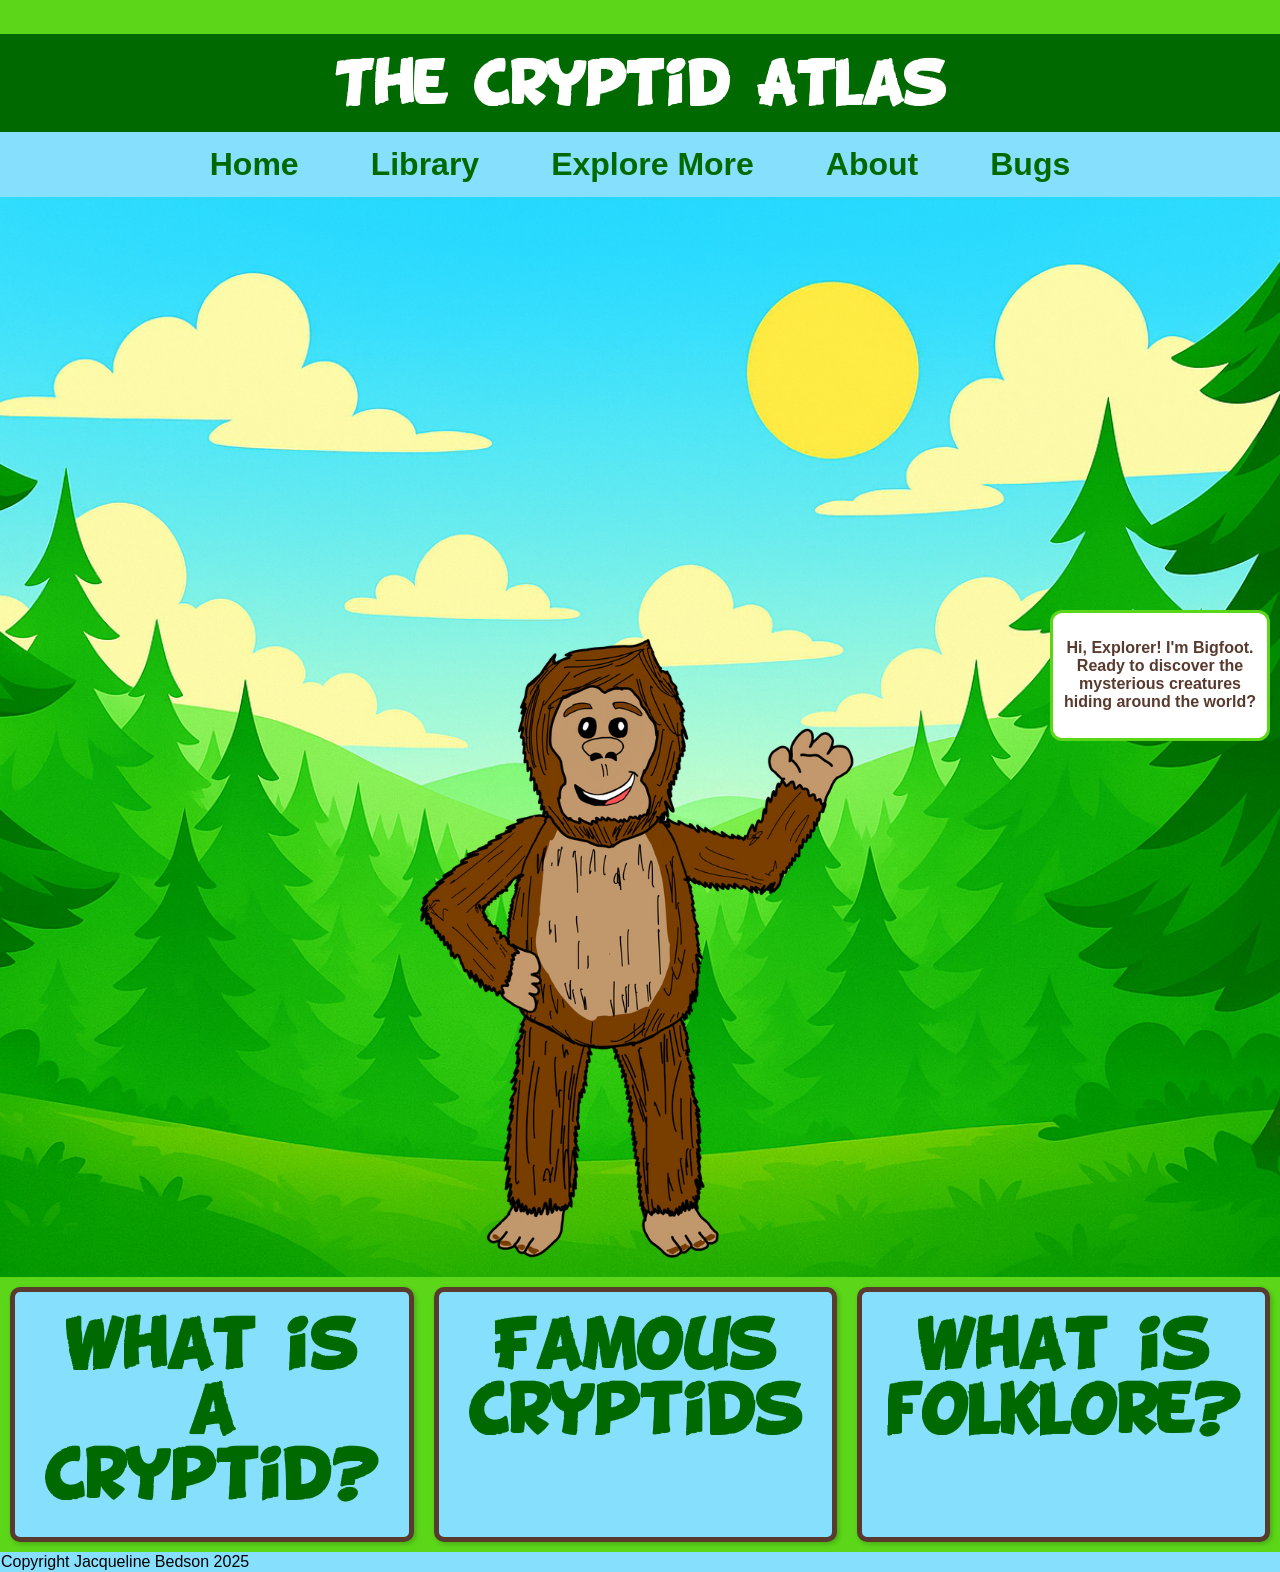
==== index.html @ d7bd2a76 "Development" ====
<!DOCTYPE html>
<html lang="en">
<head>
    <meta charset="UTF-8">
    <meta name="viewport" content="width=device-width, initial-scale=1.0">
    <title>The Cryptid Atlas</title>
    <link rel="stylesheet" href="main.css">
</head>
<body>
    <div id="container">
      
    <header>
   <h1>The Cryptid Atlas</h1>
    </header>

  <button class="menu-toggle" aria-expanded="false" aria-controls="main-nav">
    ☰
  </button>

 <nav id="main-nav">
    <ul>
      <li><a href="index.html"><b>Home</b></a></li>
      <li><a href="library.html"><b>Library</b></a></li>
      <li><a href="explore.html"><b>Explore More</b></a></li>
      <li><a href="about.html"><b>About</b></a></li>
      <li><a href="contact.html"><b>Bugs</b></a></li>
    </ul>
  </nav>

<main>
    <div class="background">
   </div>

<div class="bigfoot-container">
  <img src="images/bigfootwaving.png" alt="Bigfoot" width="450">
    </div>
  <div class="bigfoot-text">
    <h4>Hi, Explorer! I'm Bigfoot. Ready to discover the 
      mysterious creatures hiding around the world?</h4>
  </div>
</div>

<article class="containerfacts"> 

  <div class="fact-box clickable">
    <div class="fact-inner">
      <div class="fact-font">
    <h3>What is a Cryptid?</h3>
  </div>
   <div class="fact-back">
<p>A cryptid is a creature that people say they have seen, but scientists aren’t sure if it’s real. Stories usually come from myths, old tales, or mysterious sightings.</p>
 </div>
 </div>
 </div>

<div class="fact-box clickable">
   <div class="fact-inner">
      <div class="fact-font">
    <h3>Famous Cryptids</h3>
    </div>
   <div class="fact-back">
    <p>Some of the most famous cryptids are <strong>Bigfoot</strong> in North America, the <strong>Loch Ness Monster</strong> in Scotland, and the <strong>Chupacabra</strong> in Hispanic America.</p>
  </div>
 </div>
 </div>


  <div class="fact-box clickable">
     <div class="fact-inner">
      <div class="fact-font">
    <h3>What is folklore?</h3>
    </div>
<div class="fact-back">
    <p><stron>Folklore</strong> is a collection of stories, beliefs, and customs that are passed down from generation to generation, usually by word of mouth.</p>
 </div>
 </div>
  </div>
</article>
















<footer>Copyright Jacqueline Bedson 2025</footer>
<script>
  const factBoxes = document.querySelectorAll(".fact-box.clickable");

  factBoxes.forEach(box => {
    box.addEventListener("click", () => {
      box.classList.toggle("flipped");
    });
  });
</script>

<script>
  const toggleBtn = document.querySelector('.menu-toggle');
  const nav = document.querySelector('#main-nav');

  toggleBtn.addEventListener('click', () => {
    nav.classList.toggle('open');
    const isOpen = nav.classList.contains('open');
    toggleBtn.setAttribute('aria-expanded', isOpen);
  });
</script>

</body>
</html>
---- main.css ----
@charset "UTF=8";
/* CSS Document */ 
*{
    box-sizing: border-box;
}
#container{
    width:100vw;
    margin: auto;
}

body{
    background-color: rgb(91, 214, 25);
    margin:0;
}
@font-face {
  font-family: "BD Cartoon Shout";
  src: url(BD_Cartoon_Shout.ttf) format(truetype);
}

.BDCartoonShout{
   font-family: "BD Cartoon Shout";
  src: url(BD_Cartoon_Shout.ttf) format(truetype);
  font-size:50px;
}

h1{
    color: rgb(255, 255, 255);
    text-align: center;
    padding-top: 25px;
    background-color: rgb(0, 105, 0);
    display: block;
    margin-bottom: auto;
    padding-bottom: 15px;
  font-family: "BD Cartoon Shout";
  src: url(BD_Cartoon_Shout.ttf) format(truetype);
  font-size:50px;
}

.menu-toggle {
  display: none;
  font-size: 2rem;
  background: none;
  border: none;
  color: rgb(0, 105, 0);
  cursor: pointer;
  background-color: rgb(134, 223, 253);
}

/* desktop nav */
nav ul {
  list-style: none;
  display: flex;
  gap: 40px;
  margin: 0;
  padding: 0;
  background-color:rgb(134, 223, 253);
  justify-content: center;
  font-size:2.0rem;
}

nav li a {
  display: block;
  color: rgb(0, 105, 0);
  padding: 14px 16px;
  text-decoration: none;
  font-family: Arial, Helvetica, sans-serif;
}

nav li a:hover {
  background-color: rgb(255, 255, 255);
}

.background {
  width: 100%;               
  min-height: 1080px;  
  margin: 0;
  padding: 0;
  background-color: rgb(91, 214, 25);
  background-image: url('images/background3.png');
  background-position: center; 
  background-repeat: no-repeat;
  background-size: cover;
}

h2{
   margin: auto;
   font-family: Arial, Helvetica, sans-serif;
}

.bigfoot-container {
  position: absolute;
  display: flex;
  top: 400px;
  left: 730px;
  flex-direction: column;
  align-items: center;
  justify-content: center;
  height: 100%;
  visibility: hidden;
}

.bigfoot-text {
  position:absolute;
  top: 610px;
  left: 1050px; 
  background: white;
  border: 3px solid rgb(91, 214, 25);
  border-radius: 12px;
  padding: 5px;
  width: 220px;
  text-align: center;
}

h4{
    font-family: Arial, Helvetica, sans-serif;
    color: rgb(89, 58, 46);
}

h3{
  font-family: Arial, Helvetica, sans-serif;
  margin-top: auto;
}
.cryptid-text {
  position: absolute;
  top: 700px;  
  left: 615px;
  background: white;
  border: 3px solid rgb(89, 58, 46);
  border-radius: 12px;
  padding: 5px;
  width: 700px;
  text-align: justify;
}

p{
    font-family:Arial, Helvetica, sans-serif
}

.containerfacts {
  display: flex;
  justify-content: space-between;
  gap: 20px;
  margin: 0px auto;
  max-width: 100vw;;
  padding: 10px;             
  background-color: rgb(91, 214, 25);  
  align-items: stretch;
  flex-wrap: wrap;
}

.fact-box {
  flex: 1;
  background: rgb(134, 223, 253);
  border: 5px solid rgb(89, 58, 46);
  border-radius: 10px;
  padding: 10px;
  box-shadow: 2px 2px 5px rgba(0,0,0,0.2);
  perspective: 1000px;
  cursor: pointer;
}

.fact-inner {
  position: relative;
  width: 100%;
  height: 100%;
  text-align: center;
  transition: transform 0.6s;
  transform-style: preserve-3d;
  transform-origin: center;
  will-change: transform;
}

.fact-box.flipped .fact-inner, .fact-box:focus-within .fact-inner{
  transform: rotateY(180deg);
}

.fact-front,
.fact-back {
  position: absolute;
  inset: 0;
  width: 100%;
  height: 100%;
  backface-visibility: hidden;
  -webkit-backface-visibility: hidden;
  border-radius: 10px;
  padding: 16px;
  box-shadow: 2px 2px 5px rgba(0,0,0,0.2);
  -webkit-transform: translateZ(0); 
  transform: translateZ(0);
  text-align: center;
  display: flex;
  flex-direction: column;
  justify-content: center;
  align-items: center;
}

.fact-front {
  background-color: white;
  color: black;
  transform: rotateY(0deg);
}

.fact-back {
  background-color: rgb(244, 196, 132);
  color: rgb(89, 58, 46);
  transform: rotateY(180deg);
  font-size: 22px;
}

.fact-front *, .fact-back * {
  -webkit-backface-visibility: hidden;
  backface-visibility: hidden;
  margin: 0;
}

.fact-box h3 {
  margin-top: auto;
  margin-bottom: auto;
  padding: 15px;
  font-size: 3.5em;
  color: rgb(0, 105, 0);
  text-align: center;
 font-family: "BD Cartoon Shout";
  src: url(BD_Cartoon_Shout.ttf) format(truetype);

}

footer{
    background-color: rgba(134, 223, 253);
    clear: both;
    font-family: Arial, Helvetica, sans-serif;
    border: 1px solid;
    border-color: rgb(134, 223, 253);
}

.container {
  display: grid;
  grid-template-columns: repeat(3, 1fr);
  gap: 20px;
  justify-items: center;
  padding: 20px;
  max-width: 1200px;
  margin: 0 auto;
}

.container > div {
  width: 250px;
  height: 350px; /* Make it look more like a book */
  border-radius: 12px;
  overflow: hidden; /* Ensures rounded corners apply to image */
  box-shadow: 3px 3px 6px rgba(0,0,0,0.3);
  transition: transform 0.2s ease, box-shadow 0.2s ease;
}

.container > div:hover {
  transform: scale(1.05);
  box-shadow: 5px 5px 10px rgba(0,0,0,0.3);
}

.container img {
  width: 100%;
  height: 100%;
  display: block;
  margin-top: 25px;
}

/* Optional: Add title overlay text if you still want the name visible */
.container .title {
  position: absolute;
  top: 10px;
  left: 0;
  width: 100%;
  text-align: center;
  font-weight: bold;
  color: rgb(255, 255, 255);
  font-family: Arial, Helvetica, sans-serif;
  font-size: 1.2em;
  text-shadow: 2px 2px 4px rgba(0,0,0,0.7);
}


.encyclopedia-intro {
  max-width: 800px;
  margin: 40px auto;
  background-color: rgb(134, 223, 253);
  border: 3px solid rgb(0, 105, 0);
  border-radius: 15px;
  padding: 30px;
  text-align: center;
  box-shadow: 4px 4px 8px rgba(0, 0, 0, 0.2);
}

.encyclopedia-intro h1 {
  font-family: 'BD Cartoon Shout', sans-serif;
  font-size: 2.2rem;
  color: rgb(255, 255, 255);
  margin-bottom: 20px;
  border-radius: 10px;
  margin-top: 2px;
}

.encyclopedia-intro p {
  font-family:Arial, Helvetica, sans-serif;
  font-size: 1.1rem;
  line-height: 1.6;
  color: rgb(89, 58, 46);
}

.container-bigfootreading {
  position: absolute;
  top: 150px; 
  bottom: auto;
  width: 40px; 
  height: 80px; 
  background-size: 150px auto;
  transform-origin: top left;
  z-index: -1; 
}

.container-footprints {
  position: fixed;
  top: 877px; /* moves footprints down so they align near the intro box */
  left: -90px; /* shifts footprints to the left of the box */
  width: 30px; /* controls how wide the footprint area is */
  height: 60px; /* controls how tall the footprint area is */
  background-size: 150px auto;
  z-index: -1;  /* 👈 puts footprints underneath the intro box */
  transform: rotate(-25deg);
}

.container-footprints2{
  position: fixed;
  top: 445px; /* moves footprints down so they align near the intro box */
  left: -30px; /* shifts footprints to the left of the box */
  width: 30px; /* controls how wide the footprint area is */
  height: 60px; /* controls how tall the footprint area is */
  background-size: 150px auto;
  z-index: -1;  /* 👈 puts footprints underneath the intro box */
  transform: rotate(-25deg);
}

.container-footprints3{
 position: fixed;
  top: 1px; /* moves footprints down so they align near the intro box */
  left: 60px; /* shifts footprints to the left of the box */
  width: 30px; /* controls how wide the footprint area is */
  height: 60px; /* controls how tall the footprint area is */
  background-size: 150px auto;
  z-index: -1;  /* 👈 puts footprints underneath the intro box */
  transform: rotate(-25deg);
}

.bug-intro{
  max-width: 800px;
  margin: 40px auto;
  background-color: rgb(134, 223, 253);
  border: 3px solid rgb(0, 105, 0);
  border-radius: 15px;
  padding: 30px;
  text-align:left;
  box-shadow: 4px 4px 8px rgba(0, 0, 0, 0.2);
  color: rgb(89, 58, 46);
  font-size: large;
}

.bug-intro h1 {
  font-family: 'BD Cartoon Shout', sans-serif;
  font-size: 2.2rem;
  color: rgb(255, 255, 255);
  margin-bottom: 20px;
  border-radius: 10px;
  margin-top: 2px;
}


.bug-form {
  background-color: rgb(244, 196, 132);
  width: 80%;
  max-width: 600px;
  margin: 2rem auto;
  padding: 2rem;
  border-radius: 15px;
  box-shadow: 0 4px 10px rgba(0,0,0,0.1);
  text-align: left;
  font-family: Arial, Helvetica, sans-serif;
  color:rgb(89, 58, 46);
}

.bug-form h2 {
  text-align: center;
  color: rgb(89, 58, 46);
  margin-bottom: 1rem;
  font-family: Arial, Helvetica, sans-serif;
}

label {
  display: block;
  margin-top: 1rem;
  font-weight: bold;
  font-family: Arial, Helvetica, sans-serif;
}

input, select, textarea {
  width: 100%;
  padding: 0.5rem;
  margin-top: 0.25rem;
  border: 1px solid rgb(204, 204, 204);
  border-radius: 8px;
  font-size: 1rem;
  font-family: Arial, Helvetica, sans-serif;
}

button {
  background-color: rgb(89, 58, 46);
  color: rgb(91, 214, 25);
  border: none;
  padding: 0.75rem 1.5rem;
  font-size: 1rem;
  margin-top: 1.5rem;
  border-radius: 8px;
  cursor: pointer;
  width: 100%;
  transition: background-color 0.3s;
  font-family: Arial, Helvetica, sans-serif;
}

button:hover {
  background-color: rgb(134, 223, 253);
}

.flex-container {
  display: flex;
  flex-flow: row wrap;
  align-items: stretch;
  background-color: #f1f1f1;
}

.flex-container > div {
  background-color: rgb(61, 141, 122);
  color: white;
  margin: 5px;
  font-size: 18px;
  padding: 10px 10px 0 10px;
  font-family: Arial, Helvetica, sans-serif;
  box-shadow: 0 4px 8px rgba(0,0,0,0.2);
}

button {
  display: block;
  width: fit-content;
  margin: 10px auto;
}

.location-section {
  text-align: left;       
  margin: 20px 0;
  padding-left: 20px;    
}

.location-section button {
  display: inline-block;  
  background-color: rgb(89, 58, 46);
  color: rgb(91, 214, 25);
  padding: 6px 14px;
  font-size: 0.95rem;
  border: none;
  border-radius: 6px;
  cursor: pointer;
}

.location-section button:hover {
  background-color: rgb(134, 223, 253); 
}

.cryptid-container {
display: flex;
padding: 0 300px;
flex-wrap: wrap;
align-items: flex-start;
justify-content: space-around;
gap: 10rem;
}

.info{
  flex:1;
  margin-top:100px;
  border: solid 5px;
  border-radius: 10px;
  border-color: rgb(134, 223, 253);
  padding:20px;
  margin: auto;
  background-color: rgb(255, 255, 255);
}

.info h3{
  font-family: 'BD Cartoon Shout', sans-serif;
  font-size: 2.2rem;
  color: rgb(0, 105, 0);
}


.info p {
  font-family: Arial, Helvetica, sans-serif;
  color:rgb(89, 58, 46);
  font-size: large;
}

.info ul{
  font-family: Arial, Helvetica, sans-serif;
  color:rgb(89, 58, 46);
  font-size: large;
}

.cryptid-img{
  width: 100%;
  max-width: 400px;
  object-fit: cover;
  vertical-align: middle;
}

.ui-accordion-header:hover {
  background-color: rgb(134, 223, 253); /* lighter hover blue */
}

.ui-accordion-header.ui-state-active {
  background-color: rgb(134, 223, 253); /* active tab color */
  color: rgb(0, 105, 0);
}

.about-container{
  display:flex;
  flex-direction: row;
  max-width: 1000px;
  justify-content: space-between;
  align-items: flex-start;
  margin: 40px auto;
  background-color: rgb(134, 223, 253);
  border: 3px solid rgb(0, 105, 0);
  border-radius: 15px;
  padding: 20px;
  text-align: left;
  flex-wrap: wrap;
}

.about-text{
  width:500px;
  font-family:Arial, Helvetica, sans-serif;
  color: rgb(89, 58, 46);
  font-size: large;
}

.about-text h2{
  font-family: 'BD Cartoon Shout', sans-serif;
  font-size: 2.0rem;
  color: rgb(255, 255, 255);
  background-color: rgb(0, 105, 0);
  border-radius: 5px;
  height: 50px;
  padding: 8px;
}

.about-img {
width: 300px;
margin-top: -70px;
flex: 0 0 auto;
}

.artist-container {
  display:flex;
  flex-direction: column;
  max-width: 1000px;
  justify-content: space-between;
  align-items: flex-start;
  margin: 10px;
  background-color: rgb(134, 223, 253);
  text-align: left;
  flex-wrap: wrap;
}

.artist {
  display: flex;
  flex-direction: row;
  align-items: flex-start;
  gap: 1.0rem;
  width: 100%;
  height: auto;
  padding: 10px;
  font-family:Arial, Helvetica, sans-serif;
  color: rgb(89, 58, 46);
  font-size: large; 
}

.artist-img img {
  border-radius: 10px;
}

.explore-container{
  display:flex;
  flex-direction: row;
  max-width: 900px;
  justify-content:left;
  align-items: flex-start;
  margin: 40px auto;
  background-color: rgb(134, 223, 253);
  border: 3px solid rgb(0, 105, 0);
  border-radius: 15px;
  padding: 20px;
  text-align: left;
  flex-wrap: wrap;
  font-family: Arial, Helvetica, sans-serif;
  color: rgb(89, 58, 46);
  font-size:large;
}

.explore-container h1{
  font-family: 'BD Cartoon Shout';
  font-size: 2.0rem;
  color: rgb(255, 255, 255);
  background-color: rgb(0, 105, 0);
  border-radius: 5px;
  height: 50px;
  padding: 8px;
  width: 600px;
  margin:auto;
}

.explore-container div{
background-color: rgb(0, 105, 0);
width:fit-content;
margin:5px;
padding: 10px;
text-align:left;  
font-size:medium;
font-family: Arial, Helvetica, sans-serif;
color:rgb(255, 255, 255);
border-radius:10px;
}

.explore-container a{
  color: rgb(255, 255, 255);
}



@media (max-width: 768px) {
  .container {
    grid-template-columns: repeat(auto-fit, minmax(200px, 1fr));
    gap: 15px;
  }
}

@media (max-width: 480px) {
  .container {
    grid-template-columns: 1fr;
    gap: 10px;
  }
}

@media screen and (max-width: 600px) {
  .menu-toggle {
    display: block;              /* show hamburger */
  }

  #main-nav {
    display: none;               /* hidden by default */
    width: 100%;
  }

  #main-nav.open {
    display: block;              /* shown when toggled */
  }

  #main-nav ul {
    flex-direction: column;      /* stack links */
    gap: 0;
  }

  #main-nav li a {
    width: 100%;
    padding: 0.75rem 1rem;
  }

  .site-header {
    flex-wrap: wrap;             /* let nav go below logo & button */
    justify-content: space-between;
  }
}

@media (max-width: 600px) {
  .bigfoot-container {
    width: 60vw;
    max-width: 200px;
  }
}

@media (max-width: 1019px){
		.container{width:90%;}
		
		.makeMeStack{
			flex:100%;
		}
}

@media (max-width: 768px) {
  .container-footprints {
    left: -100px;
    top: 50px;
    width: 250px;
    height: 600px;
    background-size: 100px auto;
  }
}

@media (max-width: 900px){
  .cryptid-container{
    justify-content: center;
    gap: 2rem;
  }
}


@media (max-width: 600px){
  .cryptid-container{
    flex-direction: column;
    align-items: center;
    padding-inline: 1rem;
    gap: 1.25rem;
  }
}

@media (max-width: 768px) {

  .about-text,
  .about-img {
    width: 100%;
    max-width: 100%;
    flex-direction: column;
  }

  .about-text h2 {
    text-align: left;
    flex-direction: column;
  }

  .artist-container {
    align-items:left;
    flex-direction: column;
     width:100%;
  }

  .artist{
    text-align: left;
    flex-wrap: wrap;
  }
}
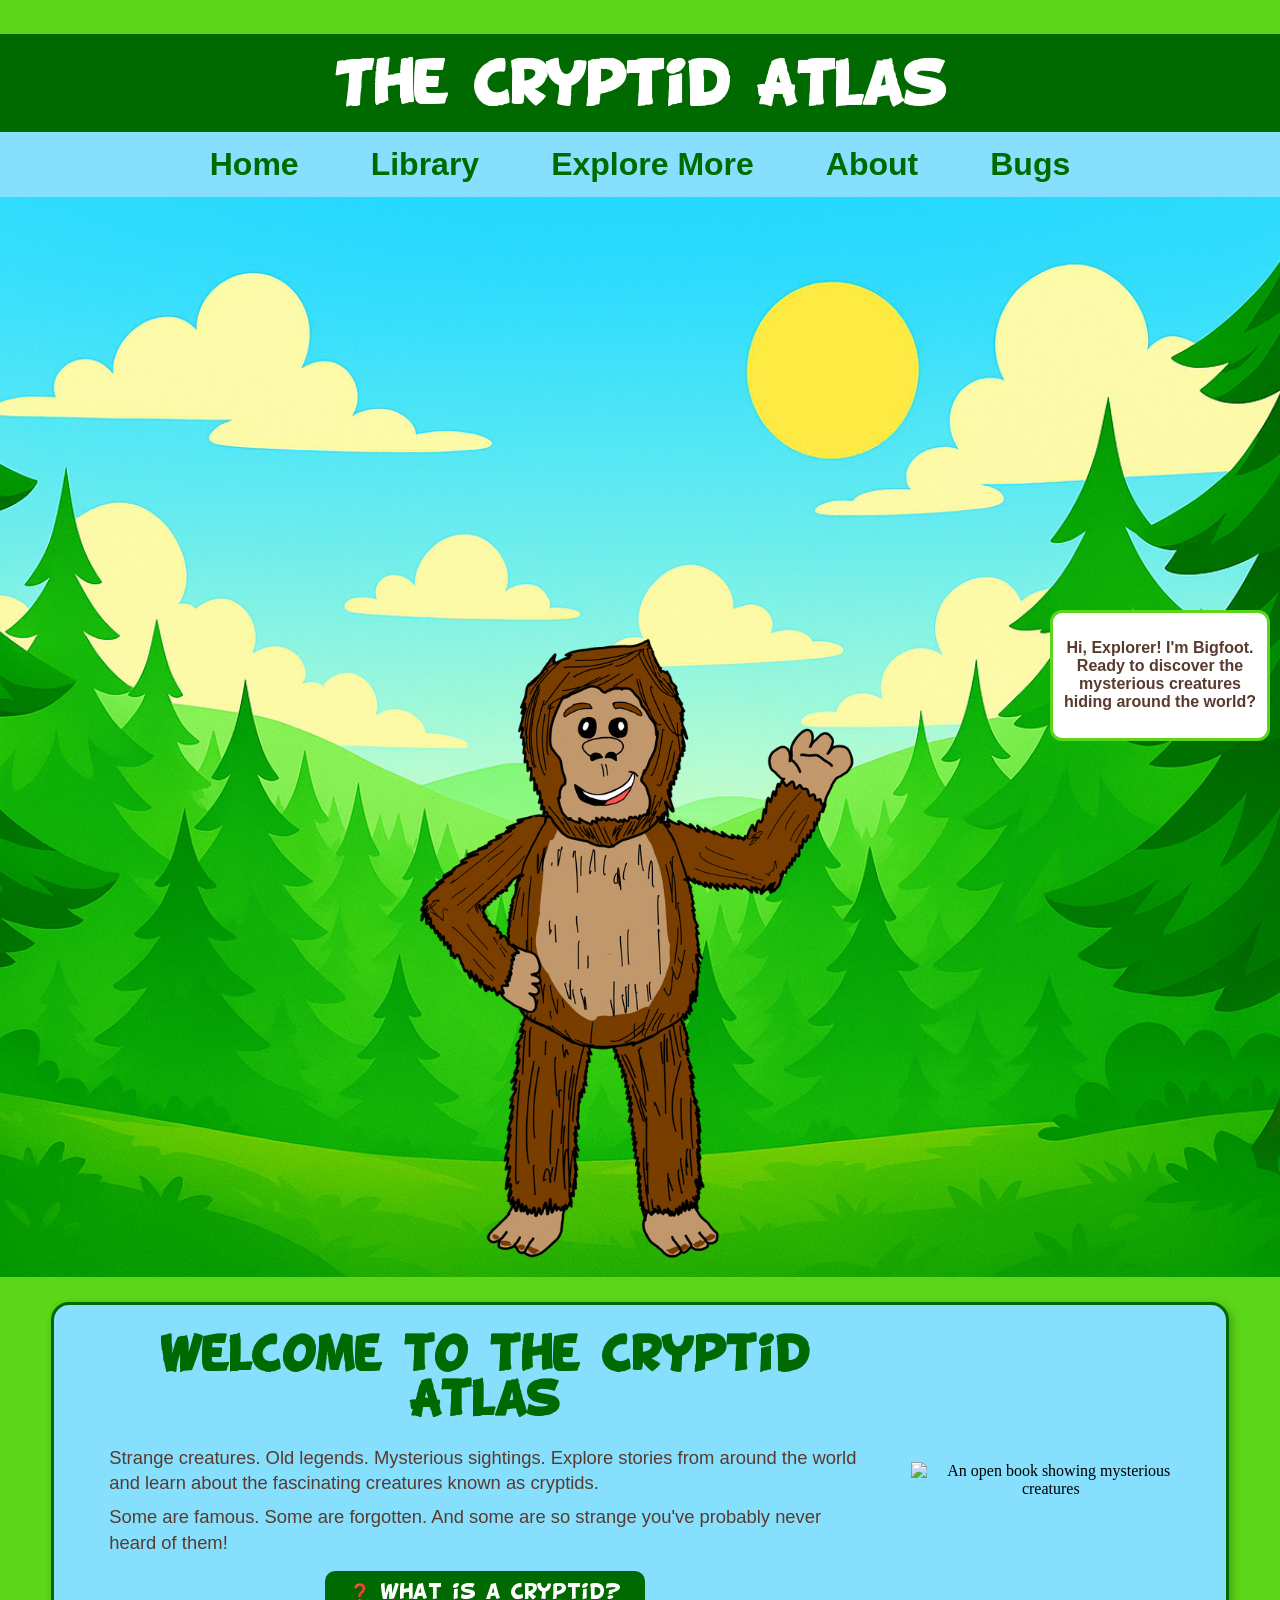
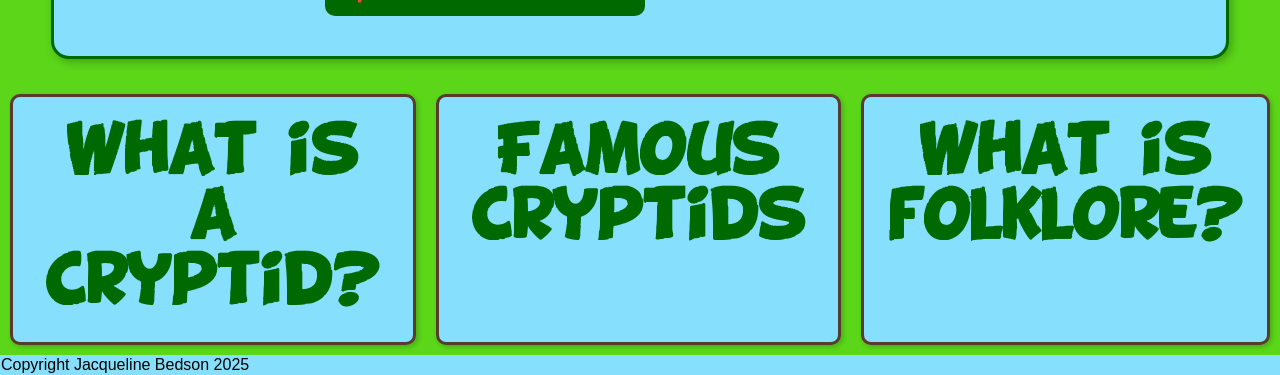
==== commit 3dc16370: "development" ====
--- a/index.html
+++ b/index.html
@@ -40,6 +40,32 @@
   </div>
 </div>
 
+<section class="welcome-box">
+    <div class="welcome-content">
+        <h2>Welcome to the Cryptid Atlas</h2>
+
+        <p>
+            Strange creatures. Old legends. Mysterious sightings.
+            Explore stories from around the world and learn about
+            the fascinating creatures known as cryptids.
+        </p>
+
+        <p>
+            Some are famous. Some are forgotten.
+            And some are so strange you've probably never heard of them!
+        </p>
+
+        <button class="welcome-button" type="button">
+            ❓ What is a Cryptid?
+        </button>
+    </div>
+
+    <div class="welcome-image">
+        <img src="images/cryptid-book.png"
+             alt="An open book showing mysterious creatures">
+    </div>
+</section>
+
 <article class="containerfacts"> 
 
   <div class="fact-box clickable">
@@ -71,7 +97,7 @@
     <h3>What is folklore?</h3>
     </div>
 <div class="fact-back">
-    <p><stron>Folklore</strong> is a collection of stories, beliefs, and customs that are passed down from generation to generation, usually by word of mouth.</p>
+    <p><strong>Folklore</strong> is a collection of stories, beliefs, and customs that are passed down from generation to generation, usually by word of mouth.</p>
  </div>
  </div>
   </div>
--- a/main.css
+++ b/main.css
@@ -151,7 +151,7 @@
 .fact-box {
   flex: 1;
   background: rgb(134, 223, 253);
-  border: 5px solid rgb(89, 58, 46);
+  border: 3px solid rgb(89, 58, 46);
   border-radius: 10px;
   padding: 10px;
   box-shadow: 2px 2px 5px rgba(0,0,0,0.2);
@@ -753,3 +753,99 @@
     flex-wrap: wrap;
   }
 }
+
+/* =========================================
+   WELCOME TO THE CRYPTID ATLAS
+   ========================================= */
+
+.welcome-box {
+    width: 92%;
+    max-width: 1400px;
+    margin: 25px auto;
+    padding: 20px 35px;
+    background-color: rgb(134, 223, 253);
+    border: 3px solid rgb(0, 105, 0);
+    border-radius: 18px;
+    box-shadow: 3px 3px 8px rgba(0, 0, 0, 0.25);
+
+    display: flex;
+    align-items: center;
+    justify-content: space-between;
+    gap: 30px;
+}
+
+.welcome-content {
+    flex: 1;
+    text-align: left;
+    padding: 10px 20px;
+}
+
+.welcome-content h2 {
+    color: rgb(0, 105, 0);
+    font-family: "BD Cartoon Shout";
+    font-size: 2.5rem;
+    margin: 0 0 20px 0;
+    text-align: center;
+}
+
+.welcome-content p {
+    color: rgb(89, 58, 46);
+    font-family: Arial, Helvetica, sans-serif;
+    font-size: 1.15rem;
+    line-height: 1.4;
+    margin: 8px 0;
+}
+
+.welcome-button {
+    margin-top: 15px;
+    padding: 12px 24px;
+
+    background-color: rgb(0, 105, 0);
+    color: white;
+
+    border: none;
+    border-radius: 10px;
+
+    font-family: "BD Cartoon Shout";
+    font-size: 1.1rem;
+
+    cursor: pointer;
+}
+
+.welcome-button:hover {
+    background-color: rgb(89, 58, 46);
+}
+
+.welcome-image {
+    flex: 0 0 280px;
+    text-align: center;
+}
+
+.welcome-image img {
+    max-width: 100%;
+    height: auto;
+}
+
+
+/* Make the welcome box work on smaller screens */
+
+@media (max-width: 700px) {
+
+    .welcome-box {
+        flex-direction: column;
+        padding: 20px;
+    }
+
+    .welcome-content h2 {
+        font-size: 2rem;
+    }
+
+    .welcome-content p {
+        font-size: 1rem;
+    }
+
+    .welcome-image {
+        flex: none;
+        width: 70%;
+    }
+}
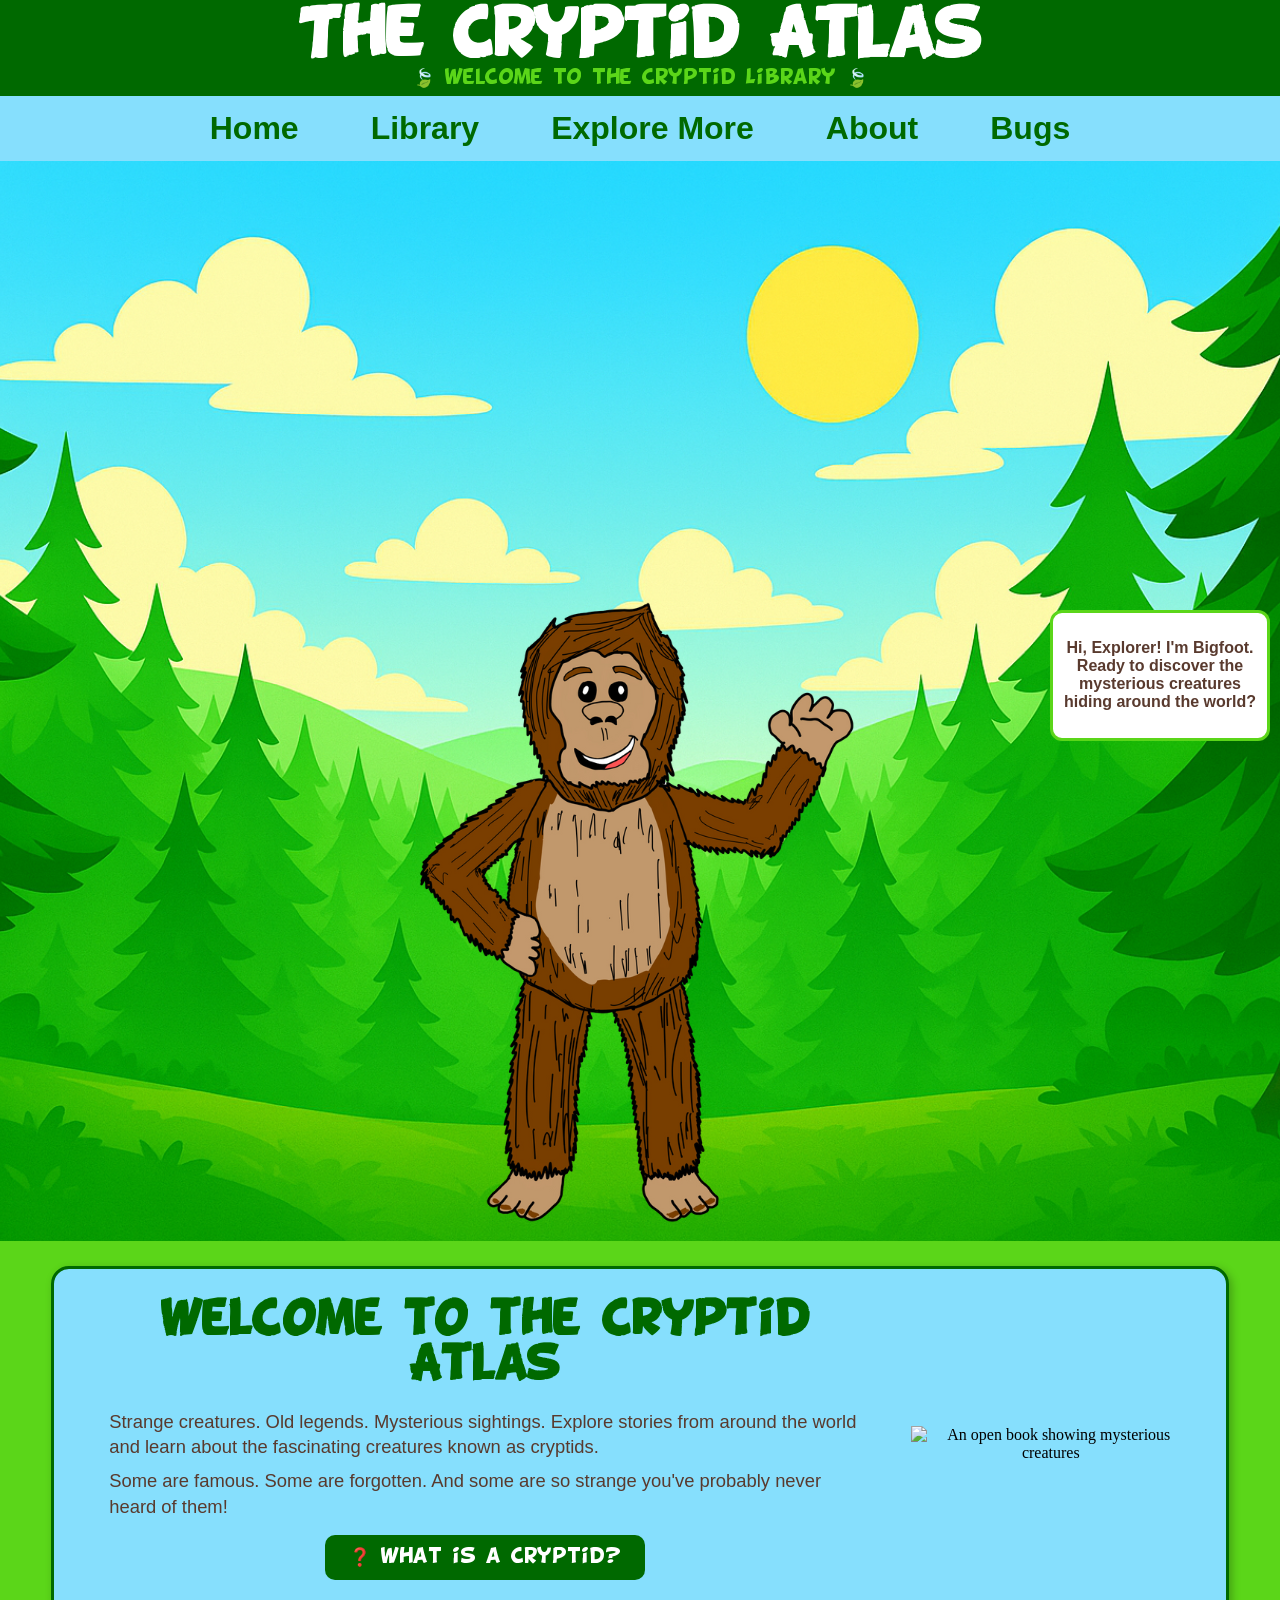
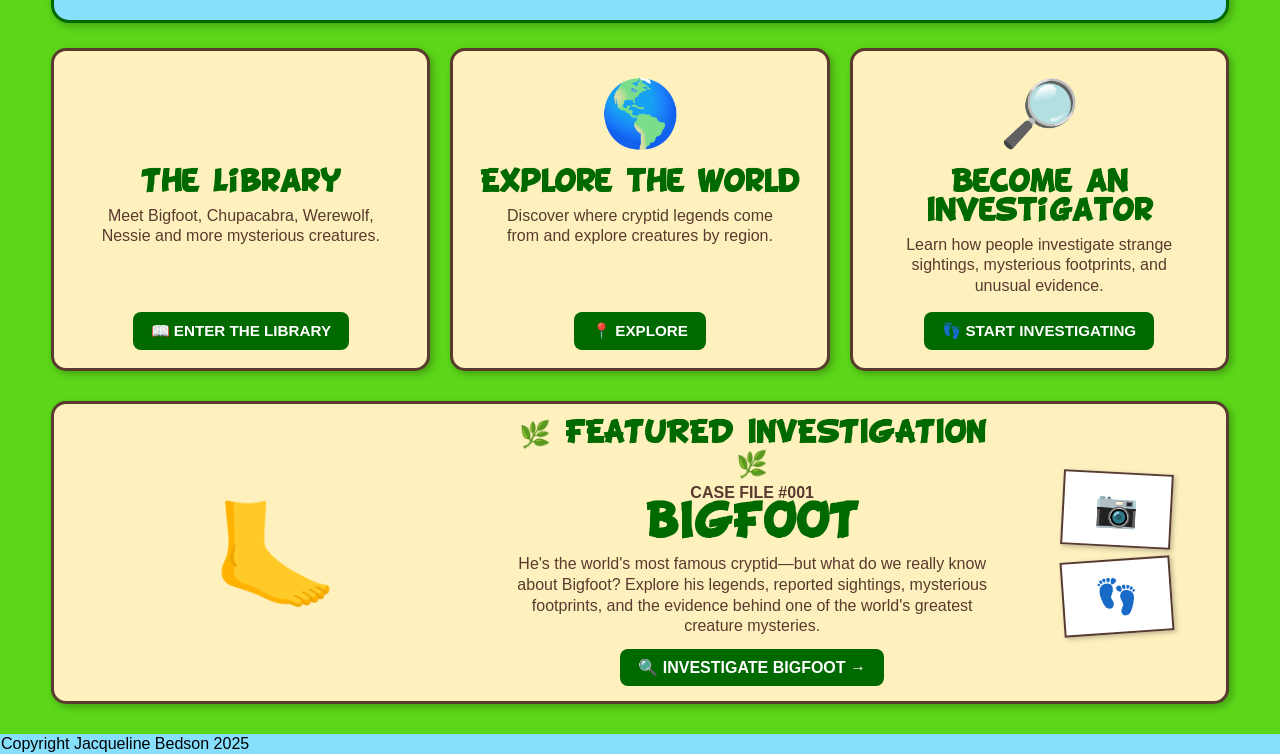
==== commit 00aed603: "Development" ====
--- a/index.html
+++ b/index.html
@@ -9,9 +9,11 @@
 <body>
     <div id="container">
       
-    <header>
-   <h1>The Cryptid Atlas</h1>
+    <header class="site-header">
+        <h1>The Cryptid Atlas</h1>
+        <p class="site-tagline">🍃 Welcome to the Cryptid Library 🍃</p>
     </header>
+    
 
   <button class="menu-toggle" aria-expanded="false" aria-controls="main-nav">
     ☰
@@ -66,42 +68,94 @@
     </div>
 </section>
 
-<article class="containerfacts"> 
+<section class="home-features"> 
+    <!-- THE LIBRARY -->
+  <div class="home-feature">
+    <div class="feature-art">
+    </div>
 
-  <div class="fact-box clickable">
-    <div class="fact-inner">
-      <div class="fact-font">
-    <h3>What is a Cryptid?</h3>
-  </div>
-   <div class="fact-back">
-<p>A cryptid is a creature that people say they have seen, but scientists aren’t sure if it’s real. Stories usually come from myths, old tales, or mysterious sightings.</p>
- </div>
- </div>
- </div>
+    <h3>The Library</h3>
+    <p>Meet Bigfoot, Chupacabra, Werewolf, Nessie and more mysterious creatures.</p>
 
-<div class="fact-box clickable">
-   <div class="fact-inner">
-      <div class="fact-font">
-    <h3>Famous Cryptids</h3>
+  <a href="library.html" class="feature-button">
+    📖 ENTER THE LIBRARY
+  </a>
+</div>
+
+ <!-- EXPLORE THE WORLD -->
+    <div class="home-feature">
+        <div class="feature-art">
+            🌎
+        </div>
+
+        <h3>Explore the World</h3>
+
+        <p>
+            Discover where cryptid legends come from and explore creatures by region.
+        </p>
+
+        <a href="explore.html" class="feature-button">
+            📍 EXPLORE
+        </a>
     </div>
-   <div class="fact-back">
-    <p>Some of the most famous cryptids are <strong>Bigfoot</strong> in North America, the <strong>Loch Ness Monster</strong> in Scotland, and the <strong>Chupacabra</strong> in Hispanic America.</p>
-  </div>
- </div>
- </div>
 
 
-  <div class="fact-box clickable">
-     <div class="fact-inner">
-      <div class="fact-font">
-    <h3>What is folklore?</h3>
+    <!-- BECOME AN INVESTIGATOR -->
+    <div class="home-feature">
+        <div class="feature-art">
+            🔎
+        </div>
+
+        <h3>Become an Investigator</h3>
+
+        <p>
+            Learn how people investigate strange sightings, mysterious footprints, and unusual evidence.
+        </p>
+
+        <a href="bigfoot.html" class="feature-button">
+            👣 START INVESTIGATING
+        </a>
     </div>
-<div class="fact-back">
-    <p><strong>Folklore</strong> is a collection of stories, beliefs, and customs that are passed down from generation to generation, usually by word of mouth.</p>
- </div>
- </div>
-  </div>
-</article>
+
+</section>
+
+<section class="featured-investigation">
+  <div class="investigation-art">
+        <!-- Your Bigfoot investigation artwork will go here -->
+        <div class="art-placeholder">🦶</div>
+    </div>
+    <div class="investigation-content">
+
+        <h2>🌿 FEATURED INVESTIGATION 🌿</h2>
+
+        <h3>CASE FILE #001</h3>
+
+        <h1>BIGFOOT</h1>
+
+        <p>
+            He's the world's most famous cryptid—but what do we really know about Bigfoot?
+            Explore his legends, reported sightings, mysterious footprints, and the evidence
+            behind one of the world's greatest creature mysteries.
+        </p>
+
+        <a href="bigfoot.html" class="investigation-button">
+            🔍 INVESTIGATE BIGFOOT →
+        </a>
+
+    </div>
+
+    <div class="investigation-evidence">
+
+        <div class="evidence-placeholder">
+            📷
+        </div>
+
+        <div class="evidence-placeholder">
+            👣
+        </div>
+
+    </div>
+</section>
 
 
 
--- a/main.css
+++ b/main.css
@@ -848,4 +848,328 @@
         flex: none;
         width: 70%;
     }
+}
+
+/* =========================================
+   HOMEPAGE FEATURE CARDS
+   ========================================= */
+
+.home-features {
+    width: 92%;
+    max-width: 1400px;
+    margin: 25px auto;
+    display: flex;
+    gap: 20px;
+    justify-content: center;
+    align-items: stretch;
+}
+
+.home-feature {
+    flex: 1;
+    min-height: 310px;
+    padding: 18px 20px;
+    background-color: rgb(255, 241, 190);
+    border: 3px solid rgb(89, 58, 46);
+    border-radius: 15px;
+
+    display: flex;
+    flex-direction: column;
+    align-items: center;
+    text-align: center;
+
+    box-shadow: 3px 3px 7px rgba(0, 0, 0, 0.25);
+}
+
+.feature-art {
+    width: 120px;
+    height: 90px;
+
+    display: flex;
+    align-items: center;
+    justify-content: center;
+
+    font-size: 65px;
+    margin-bottom: 5px;
+}
+
+.home-feature h3 {
+    margin: 5px 0 8px 0;
+
+    font-family: "BD Cartoon Shout";
+    font-size: 1.6rem;
+    color: rgb(0, 105, 0);
+
+    text-align: center;
+}
+
+.home-feature p {
+    margin: 0 auto 15px auto;
+
+    font-family: Arial, Helvetica, sans-serif;
+    font-size: 1rem;
+    line-height: 1.3;
+
+    color: rgb(89, 58, 46);
+
+    max-width: 300px;
+}
+
+.feature-button {
+    margin-top: auto;
+
+    padding: 10px 18px;
+
+    background-color: rgb(0, 105, 0);
+    color: white;
+
+    border-radius: 8px;
+
+    text-decoration: none;
+
+    font-family: Arial, Helvetica, sans-serif;
+    font-weight: bold;
+    font-size: 0.95rem;
+
+    transition: transform 0.2s, background-color 0.2s;
+}
+
+.feature-button:hover {
+    background-color: rgb(89, 58, 46);
+    transform: translateY(-2px);
+}
+
+/* =========================================
+   MOBILE HOMEPAGE FEATURE CARDS
+   ========================================= */
+
+@media (max-width: 800px) {
+
+    .home-features {
+        flex-direction: column;
+        width: 90%;
+    }
+
+    .home-feature {
+        width: 100%;
+        min-height: 280px;
+    }
+}
+
+/* =========================================
+    FEATURED INVESTIGATION
+    ========================================= */
+
+.featured-investigation {
+    width: 92%;
+    max-width: 1400px;
+    margin: 30px auto;
+
+    padding: 15px 25px;
+
+    background-color: rgb(255, 241, 190);
+
+    border: 3px solid rgb(89, 58, 46);
+    border-radius: 15px;
+
+    box-shadow: 3px 3px 7px rgba(0, 0, 0, 0.25);
+
+    display: flex;
+    align-items: center;
+    justify-content: space-between;
+    gap: 25px;
+}
+
+
+/* Main Bigfoot artwork area */
+
+.investigation-art {
+    flex: 0 0 35%;
+    text-align: center;
+}
+
+.art-placeholder {
+    min-height: 190px;
+
+    display: flex;
+    align-items: center;
+    justify-content: center;
+
+    font-size: 100px;
+}
+
+
+/* Center text */
+
+.investigation-content {
+    flex: 1;
+    text-align: center;
+}
+
+.investigation-content h2 {
+    margin: 0 0 5px 0;
+
+    font-family: "BD Cartoon Shout";
+    font-size: 1.6rem;
+
+    color: rgb(0, 105, 0);
+}
+
+.investigation-content h3 {
+    margin: 5px 0 0 0;
+
+    font-family: Arial, Helvetica, sans-serif;
+    font-size: 1rem;
+
+    color: rgb(89, 58, 46);
+}
+
+.investigation-content h1 {
+    margin: 0;
+
+    padding: 0;
+
+    background: none;
+
+    color: rgb(0, 105, 0);
+
+    font-family: "BD Cartoon Shout";
+    font-size: 2.4rem;
+}
+
+.investigation-content p {
+    margin: 8px auto 12px auto;
+
+    max-width: 500px;
+
+    font-family: Arial, Helvetica, sans-serif;
+    font-size: 1rem;
+
+    line-height: 1.3;
+
+    color: rgb(89, 58, 46);
+}
+
+
+/* Investigation button */
+
+.investigation-button {
+    display: inline-block;
+
+    padding: 9px 18px;
+
+    background-color: rgb(0, 105, 0);
+
+    color: white;
+
+    border-radius: 8px;
+
+    text-decoration: none;
+
+    font-family: Arial, Helvetica, sans-serif;
+    font-weight: bold;
+
+    transition: transform 0.2s, background-color 0.2s;
+}
+
+.investigation-button:hover {
+    background-color: rgb(89, 58, 46);
+    transform: translateY(-2px);
+}
+
+
+/* Evidence photographs */
+
+.investigation-evidence {
+    flex: 0 0 15%;
+
+    display: flex;
+    flex-direction: column;
+    gap: 12px;
+    align-items: center;
+}
+
+.evidence-placeholder {
+    width: 110px;
+    height: 75px;
+
+    display: flex;
+    align-items: center;
+    justify-content: center;
+
+    background-color: white;
+
+    border: 2px solid rgb(89, 58, 46);
+
+    transform: rotate(3deg);
+
+    font-size: 35px;
+
+    box-shadow: 2px 2px 5px rgba(0, 0, 0, 0.25);
+}
+
+.evidence-placeholder:nth-child(2) {
+    transform: rotate(-4deg);
+}
+
+
+/* =========================================
+   MOBILE
+   ========================================= */
+
+@media (max-width: 800px) {
+
+    .featured-investigation {
+        flex-direction: column;
+        width: 90%;
+    }
+
+    .investigation-art {
+        width: 100%;
+    }
+
+    .investigation-content {
+        width: 100%;
+    }
+
+    .investigation-evidence {
+        flex-direction: row;
+        justify-content: center;
+        width: 100%;
+    }
+}
+
+/* =========================================
+   CRYPTID ATLAS HEADER
+   ========================================= */
+
+.site-header {
+    background-color: rgb(0, 105, 0);
+    text-align: center;
+    padding: 10px 20px 8px 20px;
+    margin: 0;
+}
+
+.site-header h1 {
+    margin: 0;
+    padding: 0;
+
+    background: none;
+
+    color: white;
+
+    font-family: "BD Cartoon Shout";
+    font-size: 3.5rem;
+
+    line-height: 1;
+}
+
+.site-tagline {
+    margin: 4px 0 0 0;
+
+    color: rgb(91, 214, 25);
+
+    font-family: "BD Cartoon Shout";
+    font-size: 1.1rem;
+
+    line-height: 1;
 }
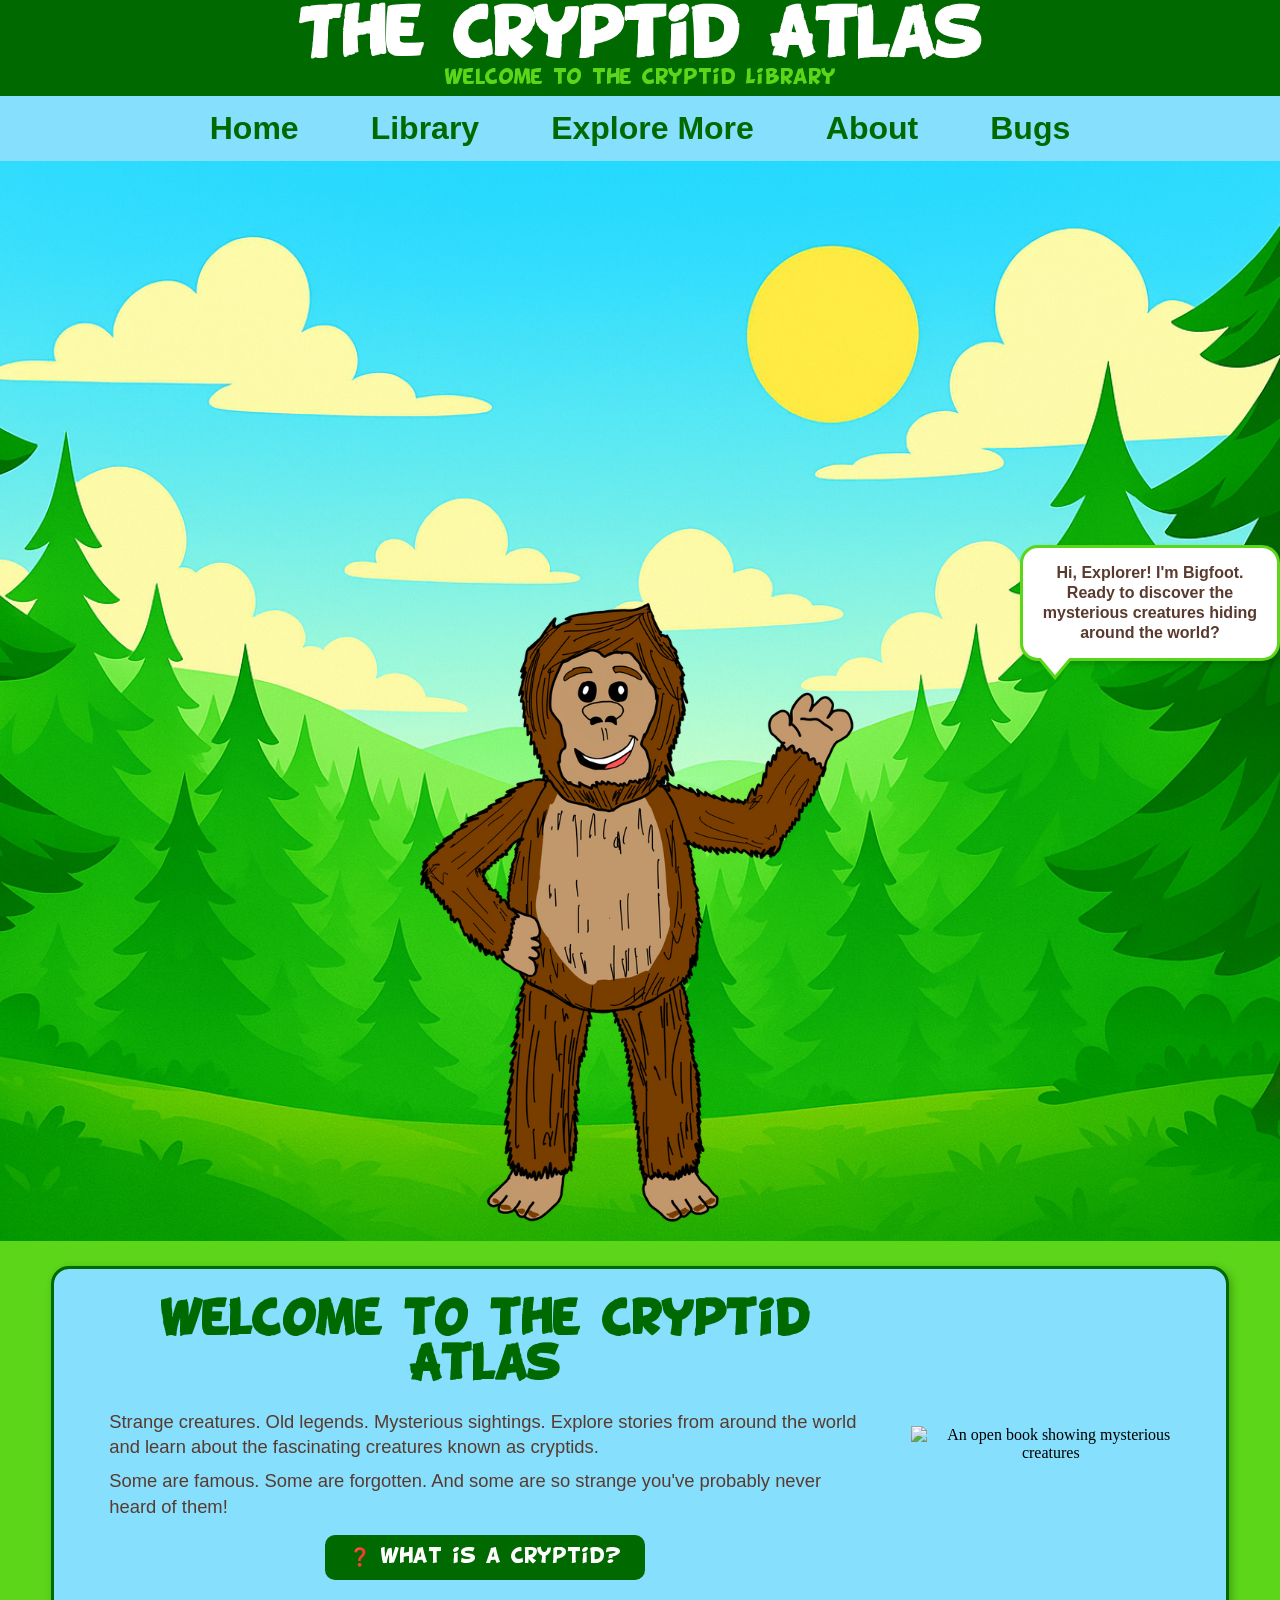
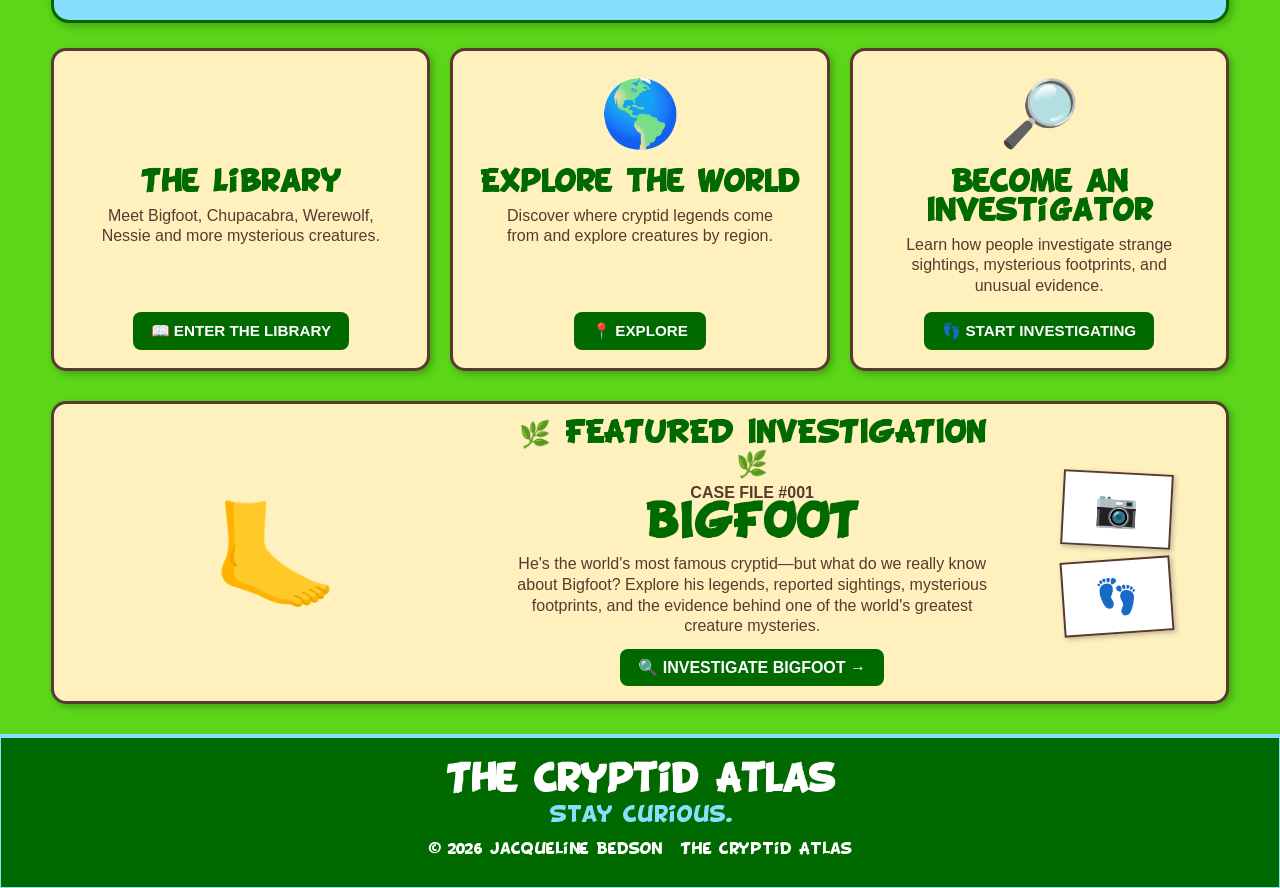
==== commit 2afa1391: "development" ====
--- a/index.html
+++ b/index.html
@@ -11,7 +11,7 @@
       
     <header class="site-header">
         <h1>The Cryptid Atlas</h1>
-        <p class="site-tagline">🍃 Welcome to the Cryptid Library 🍃</p>
+        <p class="site-tagline">Welcome to the Cryptid Library</p>
     </header>
     
 
@@ -172,7 +172,17 @@
 
 
 
-<footer>Copyright Jacqueline Bedson 2025</footer>
+<footer class="site-footer">
+
+    <h2>The Cryptid Atlas</h2>
+
+    <p>Stay Curious.</p>
+
+    <p class="copyright">
+        © 2026 Jacqueline Bedson · The Cryptid Atlas
+    </p>
+
+</footer>
 <script>
   const factBoxes = document.querySelectorAll(".fact-box.clickable");
 
--- a/main.css
+++ b/main.css
@@ -87,6 +87,8 @@
    font-family: Arial, Helvetica, sans-serif;
 }
 
+/* Bigfoot Homepage */
+
 .bigfoot-container {
   position: absolute;
   display: flex;
@@ -100,16 +102,60 @@
 }
 
 .bigfoot-text {
-  position:absolute;
-  top: 610px;
-  left: 1050px; 
-  background: white;
-  border: 3px solid rgb(91, 214, 25);
-  border-radius: 12px;
-  padding: 5px;
-  width: 220px;
-  text-align: center;
-}
+    position: absolute;
+    top: 545px;
+    left: 1020px;
+    width: 260px;
+    padding: 15px 18px;
+    background-color: white;
+    border: 3px solid rgb(91, 214, 25);
+    border-radius: 18px;
+    text-align: center;
+    box-shadow: 3px 3px 6px rgba(0, 0, 0, 0.2);
+    z-index: 10;
+}
+
+/* Speech bubble tail - outer green triangle */
+
+.bigfoot-text::before {
+    content: "";
+    position: absolute;
+    bottom: -22px;
+    left: 14px;
+    width: 0;
+    height: 0;
+    border-left: 18px solid transparent;
+    border-right: 18px solid transparent;
+    border-top: 22px solid rgb(91, 214, 25);
+    z-index: -1;
+}
+
+
+/* Speech bubble tail - white inner triangle */
+
+.bigfoot-text::after {
+    content: "";
+    position: absolute;
+    bottom: -17px;
+    left: 16px;
+    width: 0;
+    height: 0;
+    border-left: 16px solid transparent;
+    border-right: 16px solid transparent;
+    border-top: 19px solid white;
+}
+
+
+/* Bigfoot's speech */
+
+.bigfoot-text h4 {
+    margin: 0;
+    font-family: Arial, Helvetica, sans-serif;
+    color: rgb(89, 58, 46);
+    font-size: 1rem;
+    line-height: 1.25;
+}
+
 
 h4{
     font-family: Arial, Helvetica, sans-serif;
@@ -264,7 +310,7 @@
   margin-top: 25px;
 }
 
-/* Optional: Add title overlay text if you still want the name visible */
+/* Library Page container */
 .container .title {
   position: absolute;
   top: 10px;
@@ -272,10 +318,10 @@
   width: 100%;
   text-align: center;
   font-weight: bold;
-  color: rgb(255, 255, 255);
+  color: rgb(0, 105, 0);
   font-family: Arial, Helvetica, sans-serif;
   font-size: 1.2em;
-  text-shadow: 2px 2px 4px rgba(0,0,0,0.7);
+   text-shadow: 2px 2px 4px rgba(155, 155, 155, 0.7);
 }
 
 
@@ -1172,4 +1218,52 @@
     font-size: 1.1rem;
 
     line-height: 1;
+}
+
+/* =========================================
+   SITE FOOTER
+   ========================================= */
+
+.site-footer {
+    width: 100%;
+    margin-top: 30px;
+    padding: 25px 20px;
+
+    background-color: rgb(0, 105, 0);
+
+    text-align: center;
+
+    border-top: 4px solid rgb(134, 223, 253);
+}
+
+.site-footer h2 {
+    margin: 0 0 5px 0;
+
+    color: white;
+
+    font-family: "BD Cartoon Shout";
+    font-size: 2rem;
+}
+
+.site-footer p {
+    margin: 5px 0;
+    color: rgb(134, 223, 253);
+    font-family: "BD Cartoon Shout";
+    font-size: 1.2rem;
+}
+
+.site-footer .copyright {
+    margin-top: 15px;
+
+    color: white;
+
+    font-size: 0.85rem;
+}
+
+/* =========================================
+   LIBRARY PAGE BACKGROUND
+   ========================================= */
+
+.library-page {
+    background-color: rgb(255, 241, 190);
 }
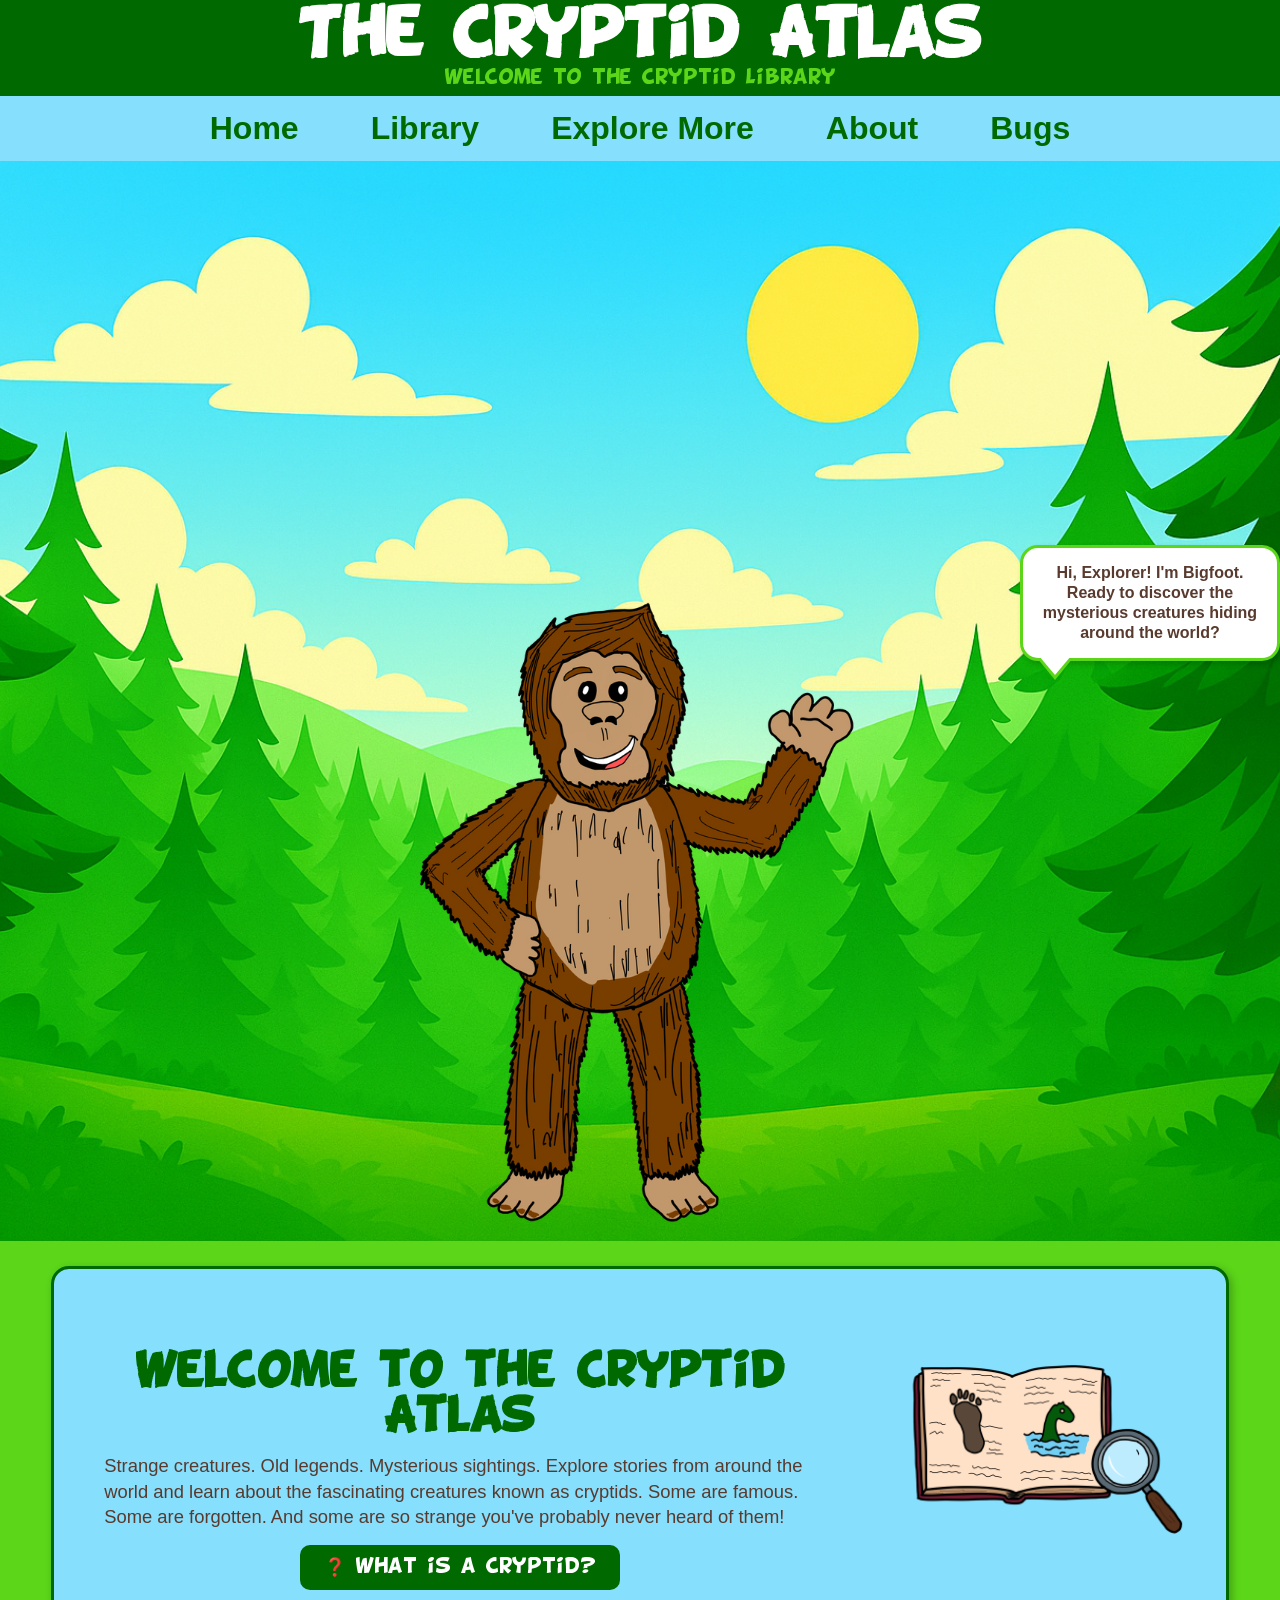
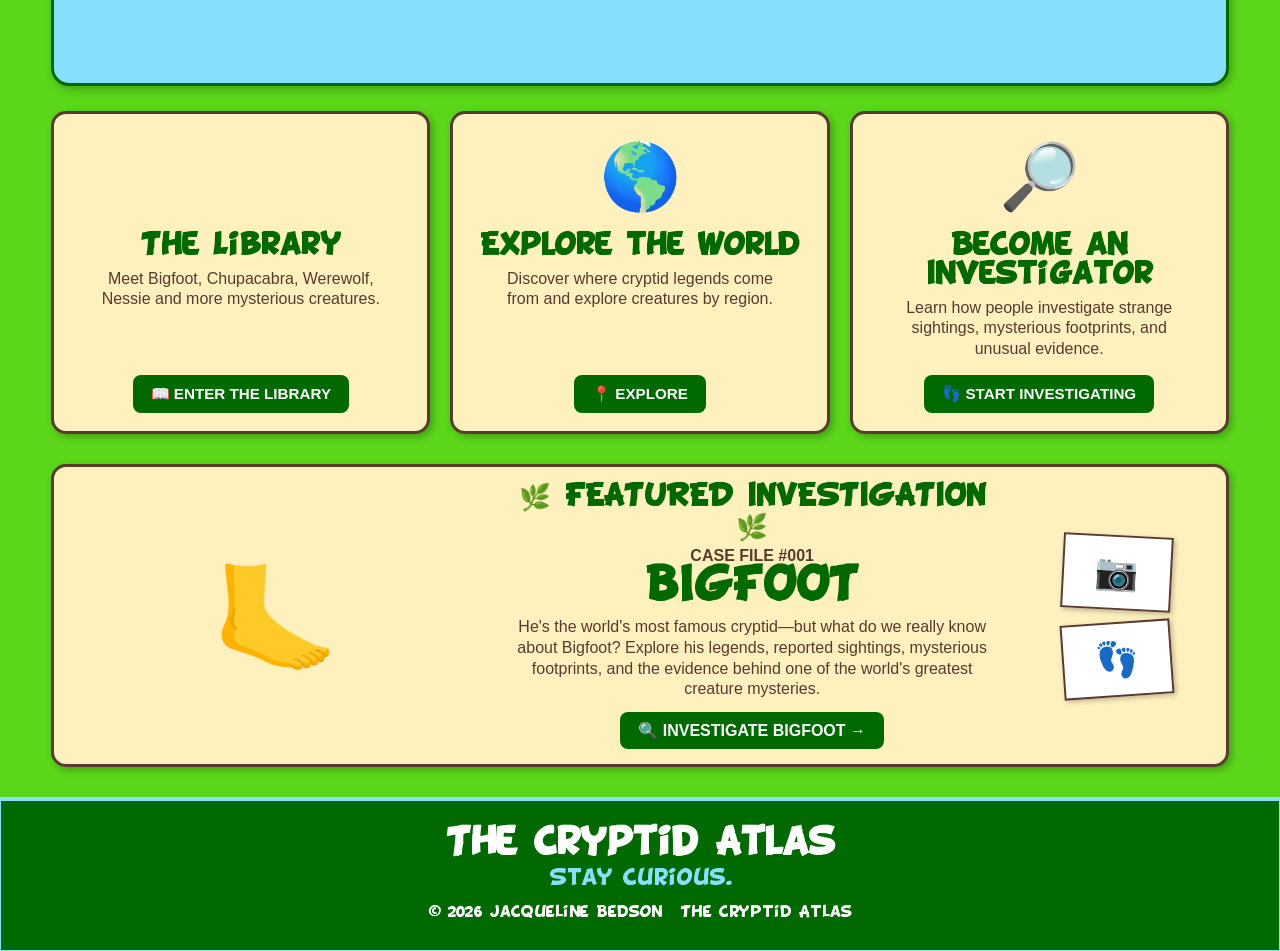
==== commit abab12e2: "development" ====
--- a/index.html
+++ b/index.html
@@ -50,9 +50,7 @@
             Strange creatures. Old legends. Mysterious sightings.
             Explore stories from around the world and learn about
             the fascinating creatures known as cryptids.
-        </p>
-
-        <p>
+
             Some are famous. Some are forgotten.
             And some are so strange you've probably never heard of them!
         </p>
@@ -63,7 +61,7 @@
     </div>
 
     <div class="welcome-image">
-        <img src="images/cryptid-book.png"
+        <img src="images/bookresearch.png"
              alt="An open book showing mysterious creatures">
     </div>
 </section>
@@ -181,8 +179,8 @@
     <p class="copyright">
         © 2026 Jacqueline Bedson · The Cryptid Atlas
     </p>
-
 </footer>
+
 <script>
   const factBoxes = document.querySelectorAll(".fact-box.clickable");
 
--- a/main.css
+++ b/main.css
@@ -808,12 +808,11 @@
     width: 92%;
     max-width: 1400px;
     margin: 25px auto;
-    padding: 20px 35px;
+    padding: 5px 25px;
     background-color: rgb(134, 223, 253);
     border: 3px solid rgb(0, 105, 0);
     border-radius: 18px;
     box-shadow: 3px 3px 8px rgba(0, 0, 0, 0.25);
-
     display: flex;
     align-items: center;
     justify-content: space-between;
@@ -823,14 +822,14 @@
 .welcome-content {
     flex: 1;
     text-align: left;
-    padding: 10px 20px;
+    padding: 5px 25px;
 }
 
 .welcome-content h2 {
     color: rgb(0, 105, 0);
     font-family: "BD Cartoon Shout";
     font-size: 2.5rem;
-    margin: 0 0 20px 0;
+    margin: 0 0 12px 0;
     text-align: center;
 }
 
@@ -845,16 +844,12 @@
 .welcome-button {
     margin-top: 15px;
     padding: 12px 24px;
-
     background-color: rgb(0, 105, 0);
     color: white;
-
     border: none;
     border-radius: 10px;
-
     font-family: "BD Cartoon Shout";
     font-size: 1.1rem;
-
     cursor: pointer;
 }
 
@@ -863,11 +858,12 @@
 }
 
 .welcome-image {
-    flex: 0 0 280px;
+    flex: 0 0 330px;
     text-align: center;
 }
 
 .welcome-image img {
+    width: 300px;
     max-width: 100%;
     height: auto;
 }
@@ -917,7 +913,6 @@
     background-color: rgb(255, 241, 190);
     border: 3px solid rgb(89, 58, 46);
     border-radius: 15px;
-
     display: flex;
     flex-direction: column;
     align-items: center;
@@ -929,53 +924,40 @@
 .feature-art {
     width: 120px;
     height: 90px;
-
     display: flex;
     align-items: center;
     justify-content: center;
-
     font-size: 65px;
     margin-bottom: 5px;
 }
 
 .home-feature h3 {
     margin: 5px 0 8px 0;
-
     font-family: "BD Cartoon Shout";
     font-size: 1.6rem;
     color: rgb(0, 105, 0);
-
     text-align: center;
 }
 
 .home-feature p {
     margin: 0 auto 15px auto;
-
     font-family: Arial, Helvetica, sans-serif;
     font-size: 1rem;
     line-height: 1.3;
-
     color: rgb(89, 58, 46);
-
     max-width: 300px;
 }
 
 .feature-button {
     margin-top: auto;
-
     padding: 10px 18px;
-
     background-color: rgb(0, 105, 0);
     color: white;
-
     border-radius: 8px;
-
     text-decoration: none;
-
     font-family: Arial, Helvetica, sans-serif;
     font-weight: bold;
     font-size: 0.95rem;
-
     transition: transform 0.2s, background-color 0.2s;
 }
 
@@ -1009,16 +991,11 @@
     width: 92%;
     max-width: 1400px;
     margin: 30px auto;
-
     padding: 15px 25px;
-
     background-color: rgb(255, 241, 190);
-
     border: 3px solid rgb(89, 58, 46);
     border-radius: 15px;
-
     box-shadow: 3px 3px 7px rgba(0, 0, 0, 0.25);
-
     display: flex;
     align-items: center;
     justify-content: space-between;
@@ -1035,11 +1012,9 @@
 
 .art-placeholder {
     min-height: 190px;
-
     display: flex;
     align-items: center;
     justify-content: center;
-
     font-size: 100px;
 }
 
@@ -1053,45 +1028,33 @@
 
 .investigation-content h2 {
     margin: 0 0 5px 0;
-
     font-family: "BD Cartoon Shout";
     font-size: 1.6rem;
-
     color: rgb(0, 105, 0);
 }
 
 .investigation-content h3 {
     margin: 5px 0 0 0;
-
     font-family: Arial, Helvetica, sans-serif;
     font-size: 1rem;
-
     color: rgb(89, 58, 46);
 }
 
 .investigation-content h1 {
     margin: 0;
-
     padding: 0;
-
     background: none;
-
     color: rgb(0, 105, 0);
-
     font-family: "BD Cartoon Shout";
     font-size: 2.4rem;
 }
 
 .investigation-content p {
     margin: 8px auto 12px auto;
-
     max-width: 500px;
-
     font-family: Arial, Helvetica, sans-serif;
     font-size: 1rem;
-
     line-height: 1.3;
-
     color: rgb(89, 58, 46);
 }
 
@@ -1100,20 +1063,13 @@
 
 .investigation-button {
     display: inline-block;
-
     padding: 9px 18px;
-
     background-color: rgb(0, 105, 0);
-
     color: white;
-
     border-radius: 8px;
-
     text-decoration: none;
-
     font-family: Arial, Helvetica, sans-serif;
     font-weight: bold;
-
     transition: transform 0.2s, background-color 0.2s;
 }
 
@@ -1127,7 +1083,6 @@
 
 .investigation-evidence {
     flex: 0 0 15%;
-
     display: flex;
     flex-direction: column;
     gap: 12px;
@@ -1137,19 +1092,13 @@
 .evidence-placeholder {
     width: 110px;
     height: 75px;
-
     display: flex;
     align-items: center;
     justify-content: center;
-
     background-color: white;
-
     border: 2px solid rgb(89, 58, 46);
-
     transform: rotate(3deg);
-
     font-size: 35px;
-
     box-shadow: 2px 2px 5px rgba(0, 0, 0, 0.25);
 }
 
@@ -1198,25 +1147,18 @@
 .site-header h1 {
     margin: 0;
     padding: 0;
-
     background: none;
-
     color: white;
-
     font-family: "BD Cartoon Shout";
     font-size: 3.5rem;
-
     line-height: 1;
 }
 
 .site-tagline {
     margin: 4px 0 0 0;
-
     color: rgb(91, 214, 25);
-
     font-family: "BD Cartoon Shout";
     font-size: 1.1rem;
-
     line-height: 1;
 }
 
@@ -1228,19 +1170,14 @@
     width: 100%;
     margin-top: 30px;
     padding: 25px 20px;
-
     background-color: rgb(0, 105, 0);
-
     text-align: center;
-
     border-top: 4px solid rgb(134, 223, 253);
 }
 
 .site-footer h2 {
     margin: 0 0 5px 0;
-
     color: white;
-
     font-family: "BD Cartoon Shout";
     font-size: 2rem;
 }
@@ -1254,9 +1191,7 @@
 
 .site-footer .copyright {
     margin-top: 15px;
-
     color: white;
-
     font-size: 0.85rem;
 }
 
@@ -1266,4 +1201,221 @@
 
 .library-page {
     background-color: rgb(255, 241, 190);
+}
+
+/* =========================================
+   CRYPTID FIELD FILE HEADING
+   ========================================= */
+
+.field-file-heading {
+    text-align: center;
+    margin-bottom: 15px;
+    margin-top: 25px;
+}
+
+.field-file-number {
+    margin: 0 0 12px 0;
+    font-family: "BD Cartoon Shout";
+    font-size: 1.1rem;
+    color: rgb(89, 58, 46);
+    letter-spacing: 1px;
+}
+
+.field-file-heading h1 {
+    margin: 0;
+    padding: 0;
+    background: none;
+    color: rgb(0, 105, 0);
+    font-family: "BD Cartoon Shout";
+    font-size: 3rem;
+    line-height: 1;
+}
+
+/* =========================================
+   ATLAS CLASSIFICATION
+   ========================================= */
+
+.atlas-classification {
+    margin: 20px 0;
+    border: 2px solid rgb(89, 58, 46);
+    border-radius: 12px;
+    background-color: rgb(244, 196, 132);
+    overflow: hidden;
+}
+
+.classification-title {
+    padding: 8px;
+    background-color: rgb(0, 105, 0);
+    color: white;
+    text-align: center;
+    font-family: "BD Cartoon Shout";
+    font-size: 1.1rem;
+}
+
+.classification-items {
+    display: flex;
+    justify-content: space-around;
+    align-items: stretch;
+}
+
+.classification-item {
+    flex: 1;
+    padding: 8px 8px;
+    display: flex;
+    flex-direction: column;
+    align-items: center;
+    text-align: center;
+    color: rgb(89, 58, 46);
+    font-family: Arial, Helvetica, sans-serif;
+    border-right: 1px solid rgb(89, 58, 46);
+}
+
+.classification-item:last-child {
+    border-right: none;
+}
+
+.classification-icon {
+    font-size: 1.3rem;
+    margin-bottom: 2px;
+}
+
+.classification-item strong {
+    color: rgb(0, 105, 0);
+    font-size: 0.8rem;
+    margin-bottom: 3px;
+}
+
+.classification-item span:last-child {
+    font-size: 0.9rem;
+}
+
+/* =========================================
+   CRYPTID FIELD FILE SECTIONS
+   ========================================= */
+
+.cryptid-sections {
+    width: 100%;
+    margin-top: 20px;
+}
+
+.cryptid-section {
+  margin-bottom: 10px;
+  border: 2px solid rgb(89, 58, 46);
+  border-radius: 10px;
+  background-color: white;
+  overflow: hidden;
+}
+
+/* Clickable heading */
+
+.cryptid-section summary {
+  position: relative;
+  padding: 12px 18px;
+  background-color: rgb(134, 223, 253);
+  color: rgb(0, 105, 0);
+  font-family: "BD Cartoon Shout";
+  font-size: 1.2rem;
+  cursor: pointer;
+  list-style: none;
+  transition: background-color 0.2s ease;
+}
+
+/* Hide browser's default triangle */
+
+.cryptid-section summary::-webkit-details-marker {
+    display: none;
+}
+
+/* Our custom arrow */
+
+.cryptid-section summary::after {
+  content: "+";
+  position: absolute;
+  right: 18px;
+  top: 50%;
+  transform: translateY(-50%);
+  font-family: Arial, Helvetica, sans-serif;
+  font-size: 1.4rem;
+  font-weight: bold;
+}
+
+/* Change + to − when open */
+
+.cryptid-section[open] summary::after {
+    content: "−";
+}
+
+/* Hover */
+
+.cryptid-section summary:hover {
+  background-color: rgb(91, 214, 25);
+  color: white;
+}
+
+/* Content */
+
+.section-content {
+  padding: 18px 25px;
+  background-color: white;
+  color: rgb(89, 58, 46);
+  font-family: Arial, Helvetica, sans-serif;
+  line-height: 1.5;
+}
+
+/* Section introduction */
+
+.section-intro strong {
+  display: block;
+  margin-bottom: 8px;
+  color: rgb(0, 105, 0);
+  font-family: "BD Cartoon Shout";
+  font-size: 1.25rem;
+}
+
+/* Modern legend */
+
+.legend-note {
+  margin-top: 18px;
+  padding: 12px 16px;
+  background-color: rgb(244, 196, 132);
+  border-left: 6px solid rgb(0, 105, 0);
+  border-radius: 8px;
+}
+
+.legend-note-title {
+  color: rgb(0, 105, 0);
+  font-family: "BD Cartoon Shout";
+  font-size: 1.05rem;
+  margin-bottom: 5px;
+}
+
+/* Curiosity box */
+
+.curiosity-note {
+  display: flex;
+  gap: 10px;
+  align-items: flex-start;
+  margin-top: 15px;
+  padding: 12px 15px;
+  background-color: rgb(134, 223, 253);
+  border: 2px solid rgb(0, 105, 0);
+  border-radius: 10px;
+  color: rgb(89, 58, 46);
+}
+
+.curiosity-note strong {
+  flex-shrink: 0;
+  color: rgb(0, 105, 0);
+  font-family: "BD Cartoon Shout";
+}
+
+/* Lists */
+
+.section-content ul {
+  margin: 5px 0;
+  padding-left: 25px;
+}
+
+.section-content li {
+  margin-bottom: 8px;
 }
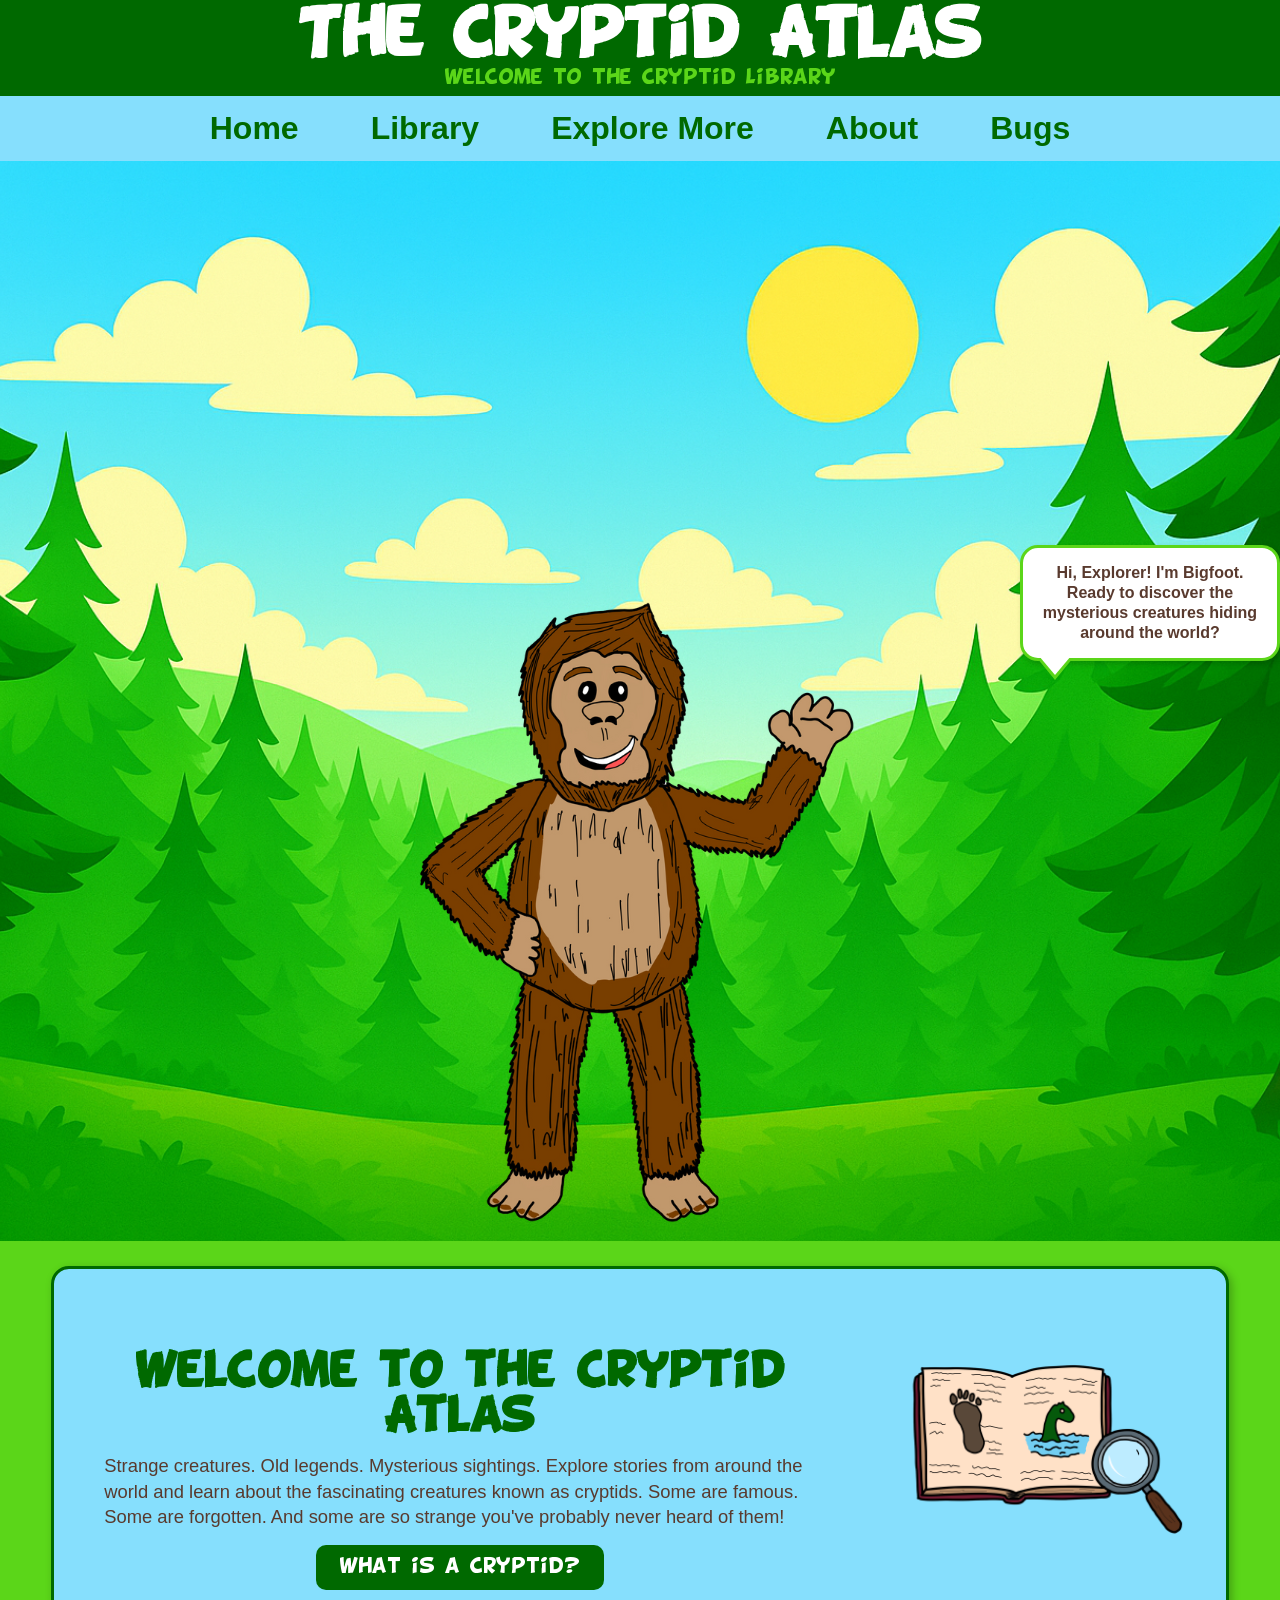
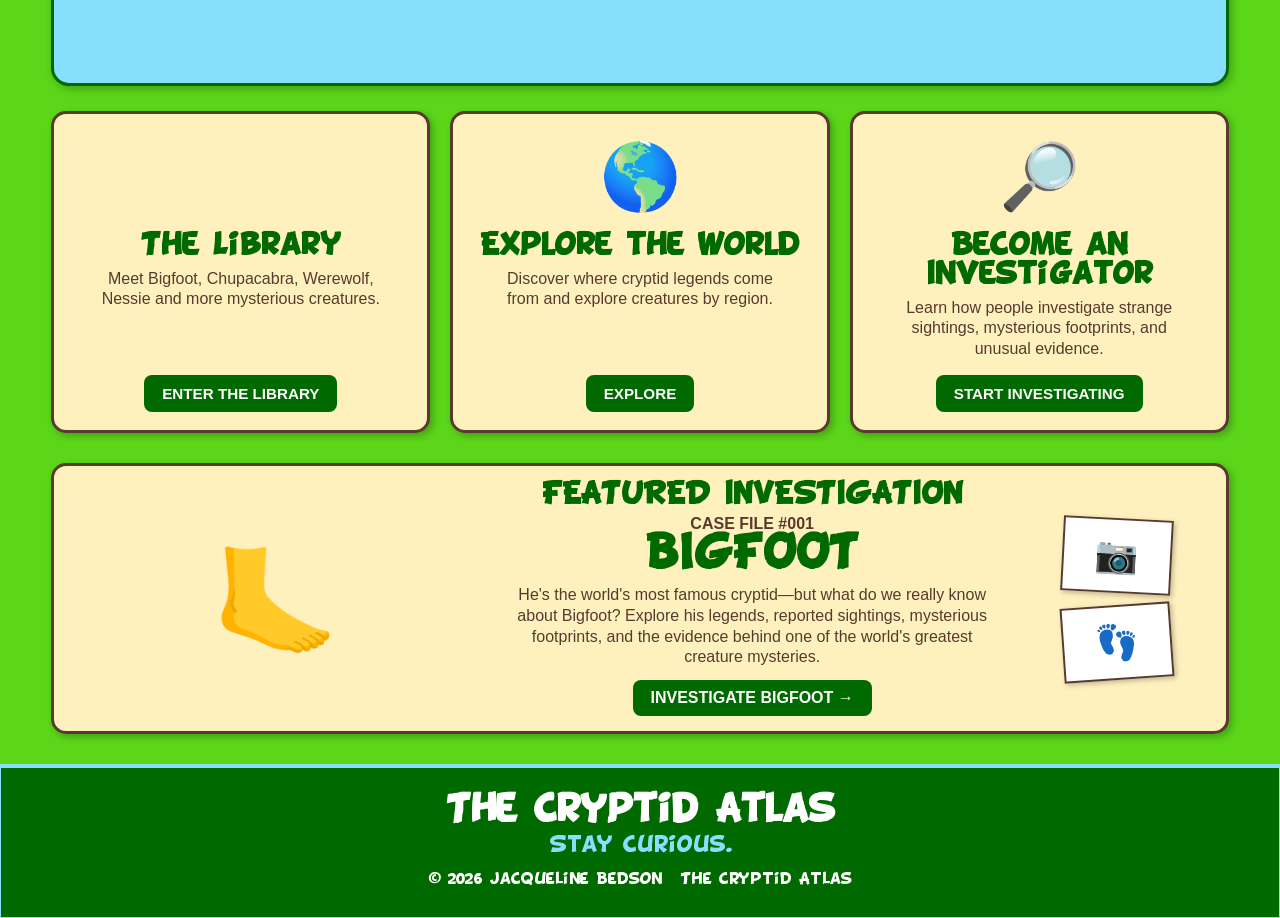
==== commit 7eea22a0: "Update index.html" ====
--- a/index.html
+++ b/index.html
@@ -56,7 +56,7 @@
         </p>
 
         <button class="welcome-button" type="button">
-            ❓ What is a Cryptid?
+            What is a Cryptid?
         </button>
     </div>
 
@@ -76,7 +76,7 @@
     <p>Meet Bigfoot, Chupacabra, Werewolf, Nessie and more mysterious creatures.</p>
 
   <a href="library.html" class="feature-button">
-    📖 ENTER THE LIBRARY
+    ENTER THE LIBRARY
   </a>
 </div>
 
@@ -93,7 +93,7 @@
         </p>
 
         <a href="explore.html" class="feature-button">
-            📍 EXPLORE
+            EXPLORE
         </a>
     </div>
 
@@ -111,7 +111,7 @@
         </p>
 
         <a href="bigfoot.html" class="feature-button">
-            👣 START INVESTIGATING
+            START INVESTIGATING
         </a>
     </div>
 
@@ -124,7 +124,7 @@
     </div>
     <div class="investigation-content">
 
-        <h2>🌿 FEATURED INVESTIGATION 🌿</h2>
+        <h2>FEATURED INVESTIGATION</h2>
 
         <h3>CASE FILE #001</h3>
 
@@ -137,7 +137,7 @@
         </p>
 
         <a href="bigfoot.html" class="investigation-button">
-            🔍 INVESTIGATE BIGFOOT →
+            INVESTIGATE BIGFOOT →
         </a>
 
     </div>
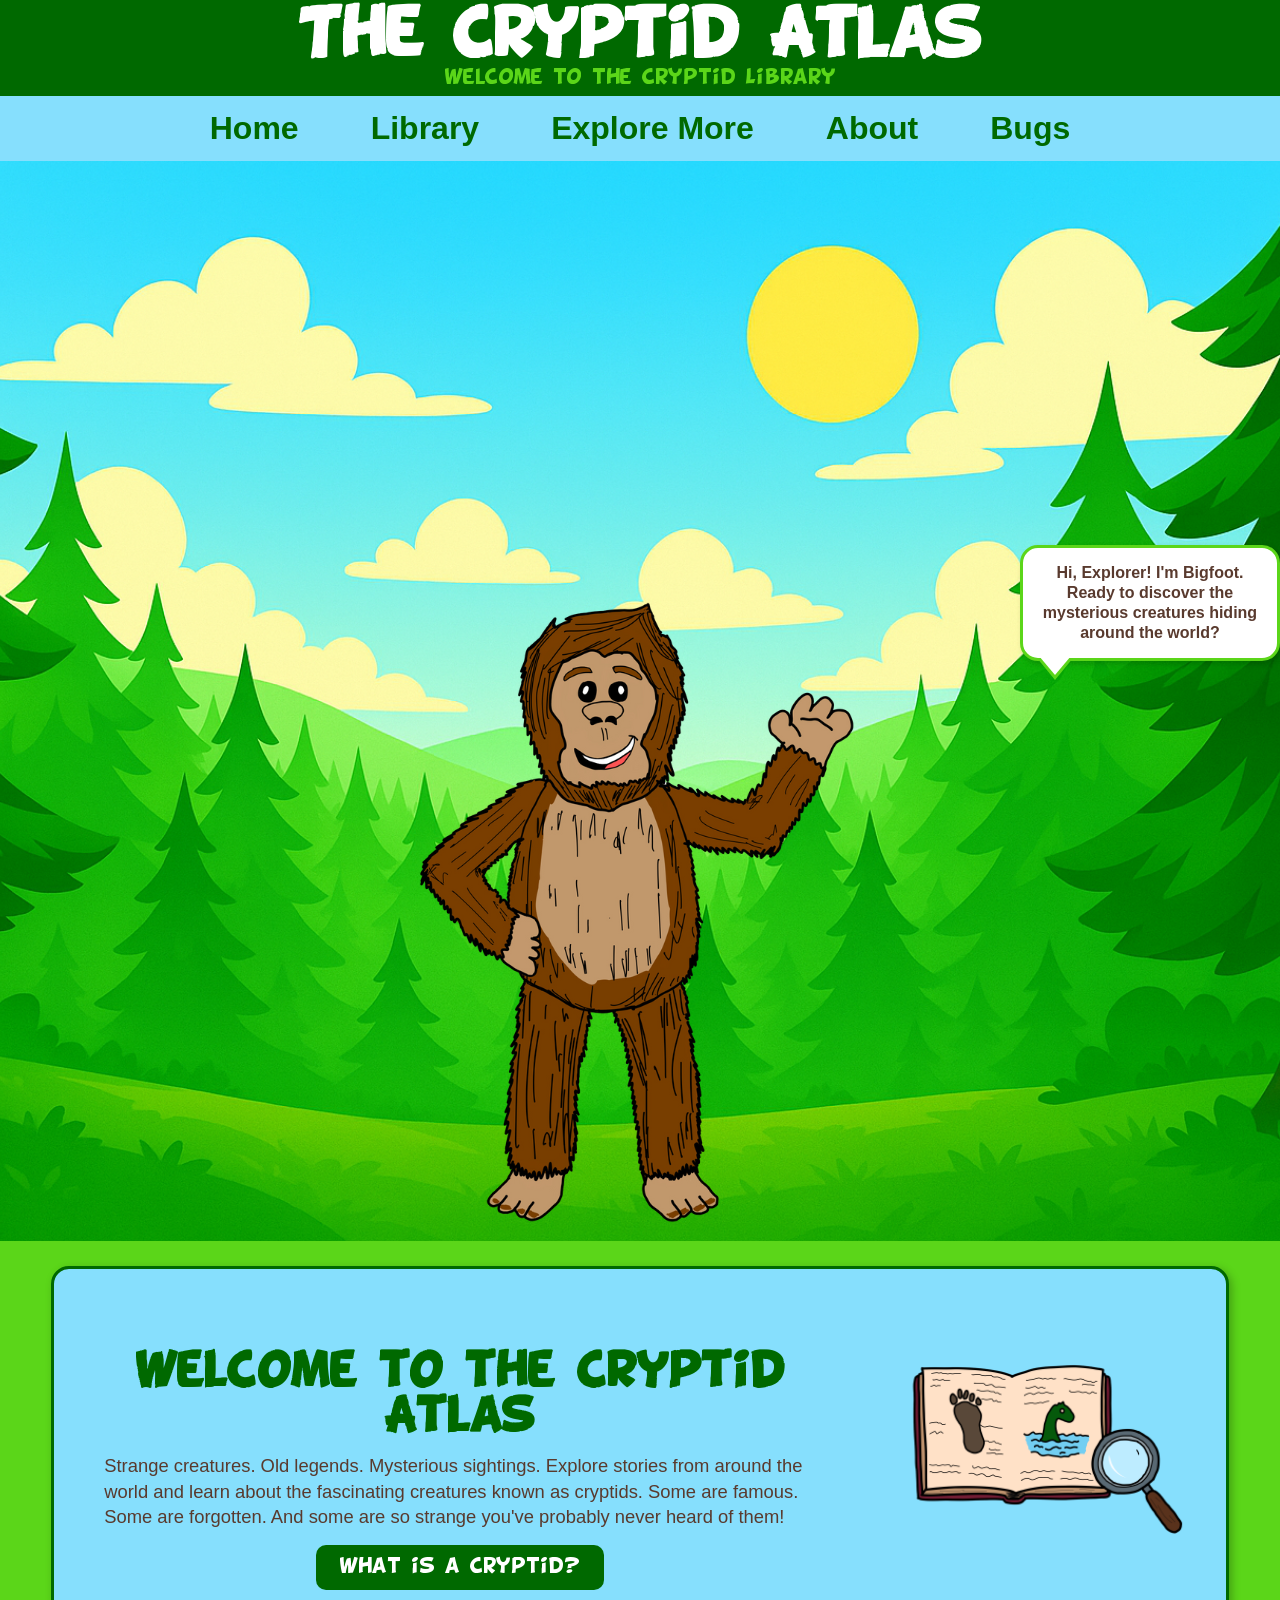
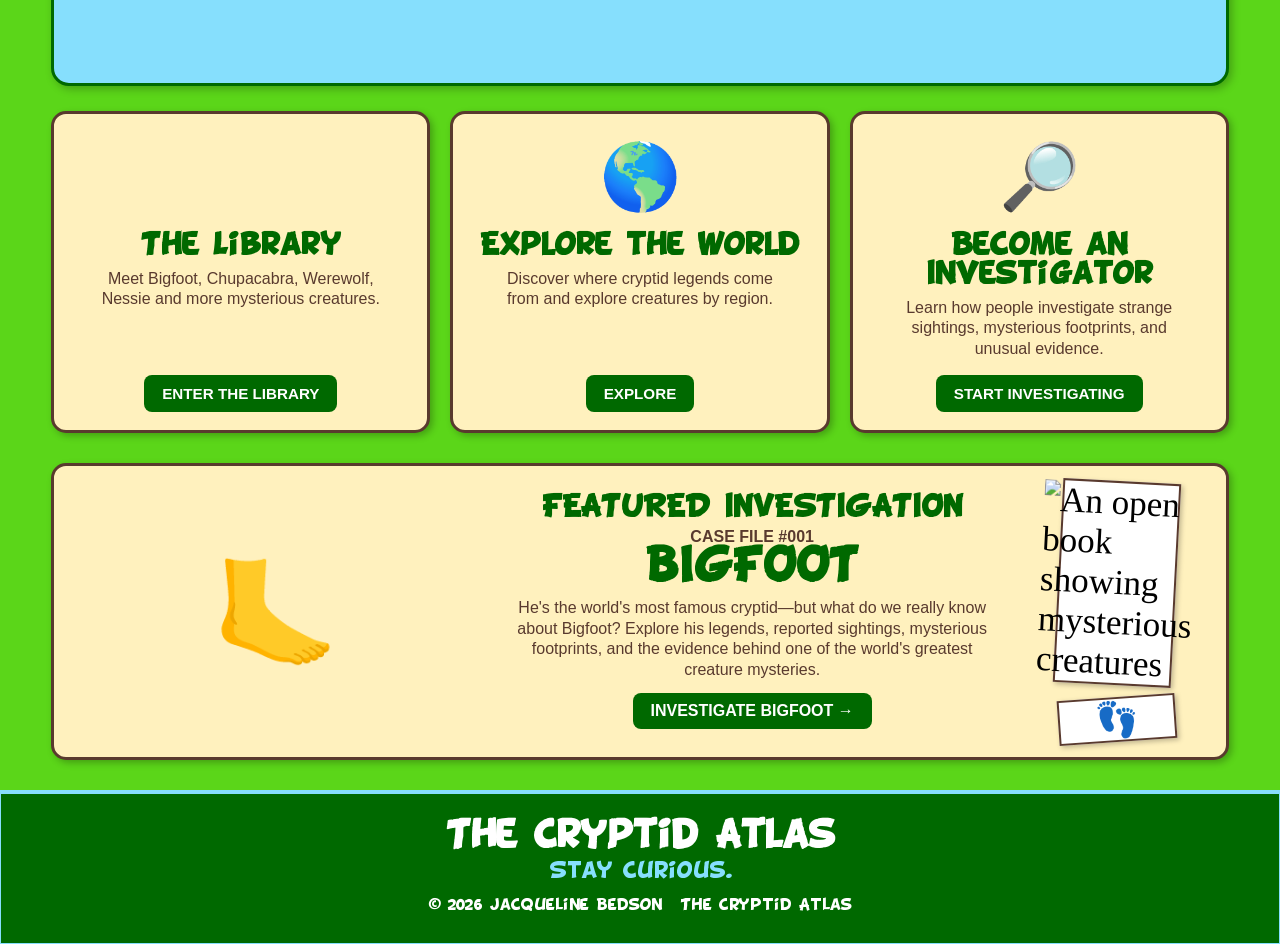
==== commit 7387067b: "development" ====
--- a/index.html
+++ b/index.html
@@ -145,7 +145,8 @@
     <div class="investigation-evidence">
 
         <div class="evidence-placeholder">
-            📷
+            <img src=""
+             alt="An open book showing mysterious creatures">
         </div>
 
         <div class="evidence-placeholder">
--- a/main.css
+++ b/main.css
@@ -279,6 +279,8 @@
     border-color: rgb(134, 223, 253);
 }
 
+/*Library Page*/
+
 .container {
   display: grid;
   grid-template-columns: repeat(3, 1fr);
@@ -291,11 +293,12 @@
 
 .container > div {
   width: 250px;
-  height: 350px; /* Make it look more like a book */
+  height: 350px; /*Book style*/
   border-radius: 12px;
-  overflow: hidden; /* Ensures rounded corners apply to image */
+  overflow: hidden; /* rounded corners apply to image */
   box-shadow: 3px 3px 6px rgba(0,0,0,0.3);
   transition: transform 0.2s ease, box-shadow 0.2s ease;
+  background-color:rgba(244, 196, 132)
 }
 
 .container > div:hover {
@@ -318,10 +321,10 @@
   width: 100%;
   text-align: center;
   font-weight: bold;
-  color: rgb(0, 105, 0);
+  color: rgba(255,255,255);
   font-family: Arial, Helvetica, sans-serif;
   font-size: 1.2em;
-   text-shadow: 2px 2px 4px rgba(155, 155, 155, 0.7);
+  text-shadow: 2px 2px 4px rgba(0, 0, 0, 0.788);
 }
 
 
@@ -1090,8 +1093,7 @@
 }
 
 .evidence-placeholder {
-    width: 110px;
-    height: 75px;
+    width:70% ;
     display: flex;
     align-items: center;
     justify-content: center;
